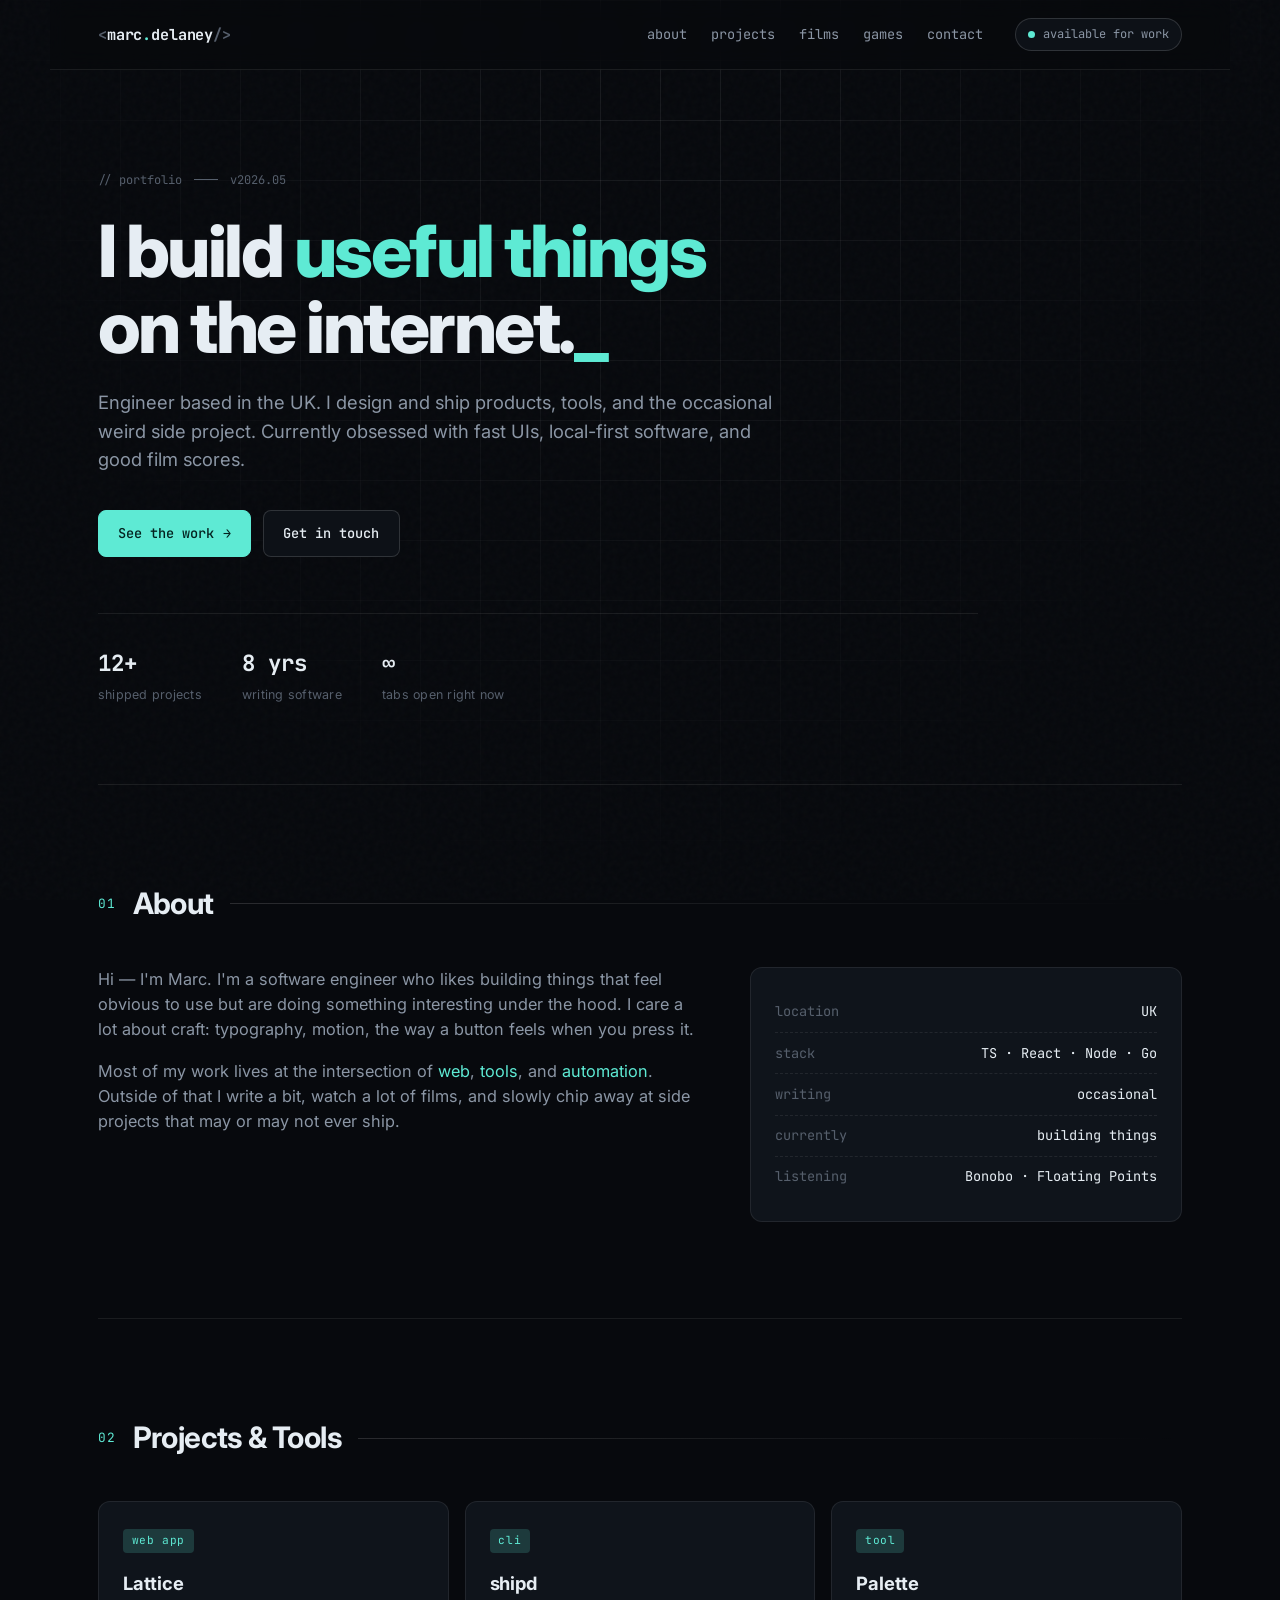
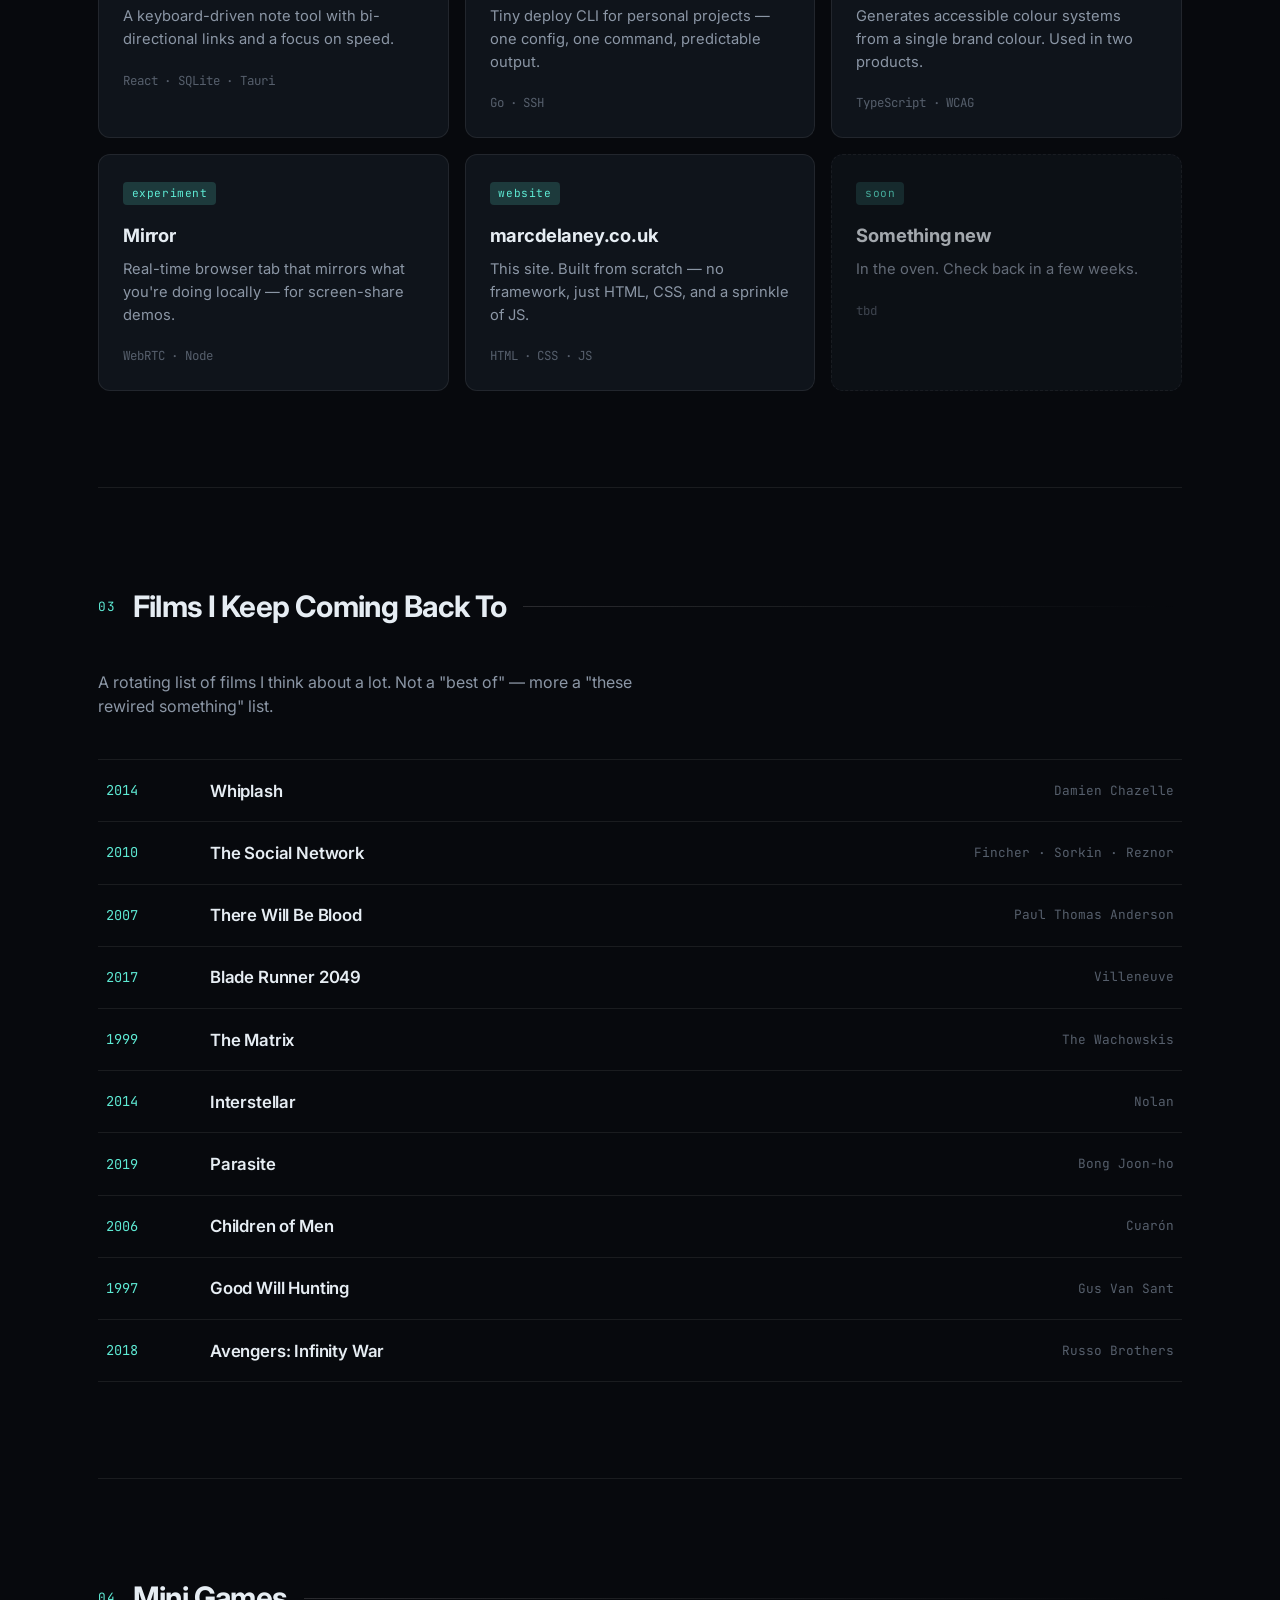
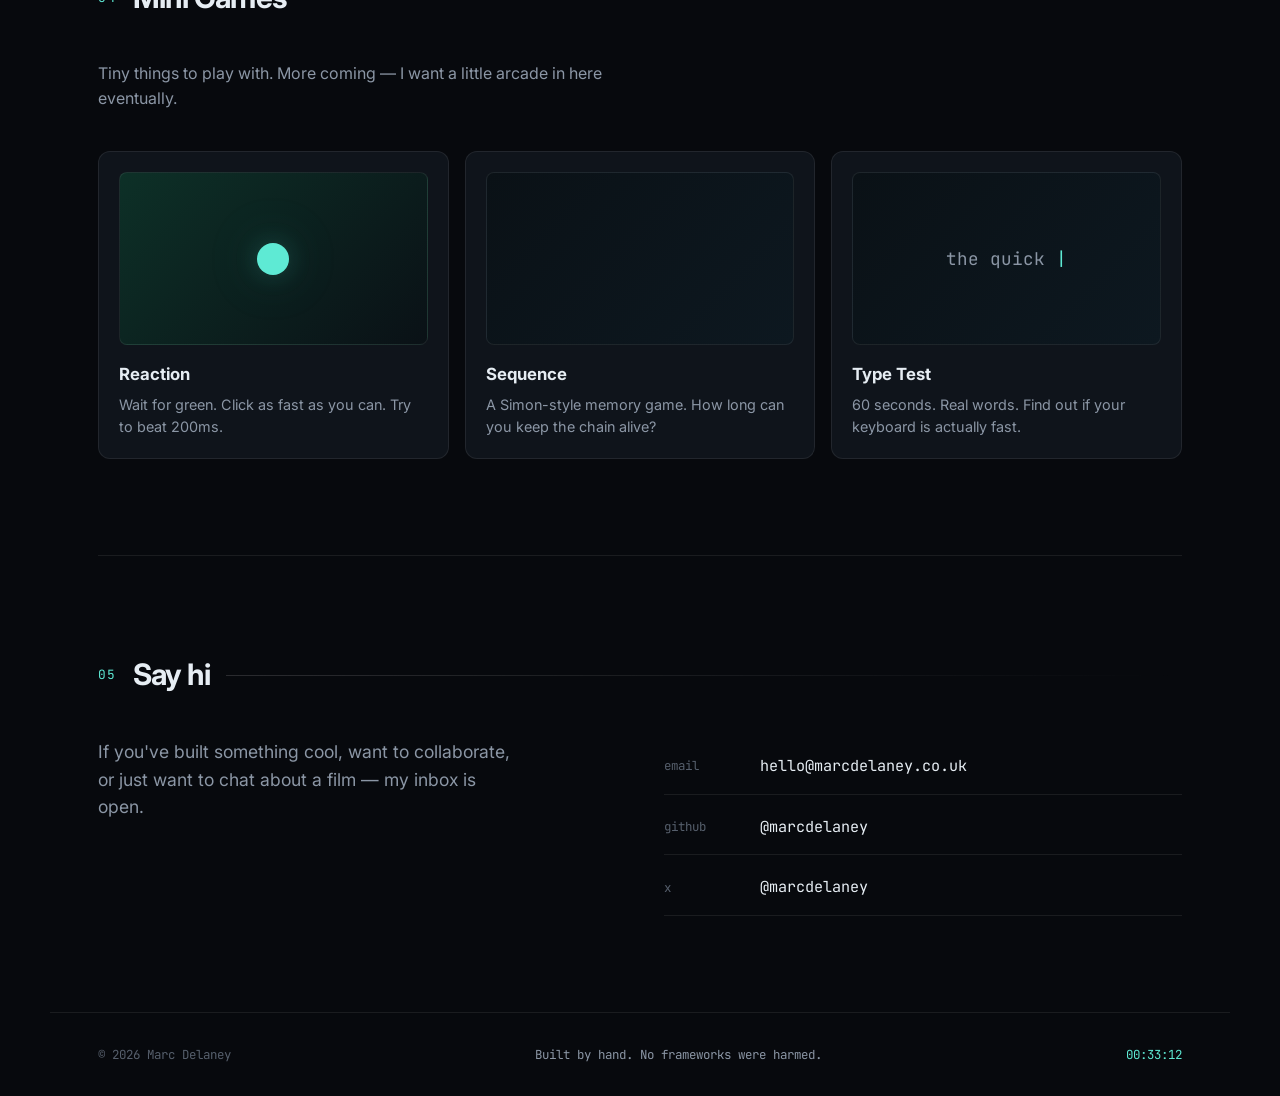
==== index.html @ c09cd9b8 "Initial commit: marcdelaney.co.uk site" ====
<!DOCTYPE html>
<html lang="en">
<head>
  <meta charset="UTF-8" />
  <meta name="viewport" content="width=device-width, initial-scale=1.0" />
  <title>Marc Delaney — Builder, Tinkerer, Movie Nerd</title>
  <meta name="description" content="Personal site of Marc Delaney — projects, tools, films, and a few games to mess with." />
  <link rel="preconnect" href="https://fonts.googleapis.com" />
  <link rel="preconnect" href="https://fonts.gstatic.com" crossorigin />
  <link href="https://fonts.googleapis.com/css2?family=JetBrains+Mono:wght@400;500;700&family=Inter:wght@400;500;600;700;800&display=swap" rel="stylesheet" />
  <link rel="stylesheet" href="styles.css" />
</head>
<body>
  <div class="grid-bg" aria-hidden="true"></div>
  <div class="noise" aria-hidden="true"></div>

  <header class="nav">
    <a href="#" class="logo">
      <span class="logo-bracket">&lt;</span>marc<span class="logo-dot">.</span>delaney<span class="logo-bracket">/&gt;</span>
    </a>
    <nav class="nav-links">
      <a href="#about">about</a>
      <a href="#projects">projects</a>
      <a href="#films">films</a>
      <a href="#games">games</a>
      <a href="#contact">contact</a>
    </nav>
    <button class="status-pill" type="button" aria-live="polite">
      <span class="status-dot"></span>
      <span class="status-text">available for work</span>
    </button>
  </header>

  <main>
    <section class="hero">
      <div class="hero-meta">
        <span class="meta-label">// portfolio</span>
        <span class="meta-divider"></span>
        <span class="meta-label">v2026.05</span>
      </div>
      <h1 class="hero-title">
        I build <span class="accent">useful things</span><br />
        on the internet.<span class="cursor">_</span>
      </h1>
      <p class="hero-sub">
        Engineer based in the UK. I design and ship products, tools, and the
        occasional weird side project. Currently obsessed with fast UIs,
        local-first software, and good film scores.
      </p>
      <div class="hero-actions">
        <a href="#projects" class="btn btn-primary">
          See the work
          <span class="btn-arrow">→</span>
        </a>
        <a href="#contact" class="btn btn-ghost">Get in touch</a>
      </div>

      <div class="hero-stats">
        <div class="stat">
          <span class="stat-num">12+</span>
          <span class="stat-label">shipped projects</span>
        </div>
        <div class="stat">
          <span class="stat-num">8 yrs</span>
          <span class="stat-label">writing software</span>
        </div>
        <div class="stat">
          <span class="stat-num">∞</span>
          <span class="stat-label">tabs open right now</span>
        </div>
      </div>
    </section>

    <section id="about" class="section">
      <div class="section-head">
        <span class="section-num">01</span>
        <h2>About</h2>
        <span class="section-rule"></span>
      </div>
      <div class="about-grid">
        <div class="about-copy">
          <p>
            Hi — I'm Marc. I'm a software engineer who likes building things
            that feel obvious to use but are doing something interesting under
            the hood. I care a lot about craft: typography, motion, the way a
            button feels when you press it.
          </p>
          <p>
            Most of my work lives at the intersection of <em>web</em>, <em>tools</em>,
            and <em>automation</em>. Outside of that I write a bit, watch a lot of
            films, and slowly chip away at side projects that may or may not
            ever ship.
          </p>
        </div>
        <aside class="about-card">
          <div class="card-row"><span>location</span><span>UK</span></div>
          <div class="card-row"><span>stack</span><span>TS · React · Node · Go</span></div>
          <div class="card-row"><span>writing</span><span>occasional</span></div>
          <div class="card-row"><span>currently</span><span>building things</span></div>
          <div class="card-row"><span>listening</span><span>Bonobo · Floating Points</span></div>
        </aside>
      </div>
    </section>

    <section id="projects" class="section">
      <div class="section-head">
        <span class="section-num">02</span>
        <h2>Projects &amp; Tools</h2>
        <span class="section-rule"></span>
      </div>
      <div class="projects-grid">
        <article class="project-card">
          <div class="project-tag">web app</div>
          <h3>Lattice</h3>
          <p>A keyboard-driven note tool with bi-directional links and a focus on speed.</p>
          <div class="project-meta">
            <span>React</span><span>·</span><span>SQLite</span><span>·</span><span>Tauri</span>
          </div>
        </article>
        <article class="project-card">
          <div class="project-tag">cli</div>
          <h3>shipd</h3>
          <p>Tiny deploy CLI for personal projects — one config, one command, predictable output.</p>
          <div class="project-meta">
            <span>Go</span><span>·</span><span>SSH</span>
          </div>
        </article>
        <article class="project-card">
          <div class="project-tag">tool</div>
          <h3>Palette</h3>
          <p>Generates accessible colour systems from a single brand colour. Used in two products.</p>
          <div class="project-meta">
            <span>TypeScript</span><span>·</span><span>WCAG</span>
          </div>
        </article>
        <article class="project-card">
          <div class="project-tag">experiment</div>
          <h3>Mirror</h3>
          <p>Real-time browser tab that mirrors what you're doing locally — for screen-share demos.</p>
          <div class="project-meta">
            <span>WebRTC</span><span>·</span><span>Node</span>
          </div>
        </article>
        <article class="project-card">
          <div class="project-tag">website</div>
          <h3>marcdelaney.co.uk</h3>
          <p>This site. Built from scratch — no framework, just HTML, CSS, and a sprinkle of JS.</p>
          <div class="project-meta">
            <span>HTML</span><span>·</span><span>CSS</span><span>·</span><span>JS</span>
          </div>
        </article>
        <article class="project-card project-card--ghost">
          <div class="project-tag">soon</div>
          <h3>Something new</h3>
          <p>In the oven. Check back in a few weeks.</p>
          <div class="project-meta"><span>tbd</span></div>
        </article>
      </div>
    </section>

    <section id="films" class="section">
      <div class="section-head">
        <span class="section-num">03</span>
        <h2>Films I Keep Coming Back To</h2>
        <span class="section-rule"></span>
      </div>
      <p class="section-intro">
        A rotating list of films I think about a lot. Not a "best of" — more a
        "these rewired something" list.
      </p>
      <ul class="films-list">
        <li class="film-whiplash"><video class="whiplash-clip" src="images/whiplash-whiplash-2014.mp4" muted loop playsinline preload="metadata" aria-hidden="true"></video><span class="film-year">2014</span><span class="film-title">Whiplash</span><span class="film-note">Damien Chazelle</span></li>
        <li><span class="film-year">2010</span><span class="film-title">The Social Network</span><span class="film-note">Fincher · Sorkin · Reznor</span></li>
        <li><span class="film-year">2007</span><span class="film-title">There Will Be Blood</span><span class="film-note">Paul Thomas Anderson</span></li>
        <li><span class="film-year">2017</span><span class="film-title">Blade Runner 2049</span><span class="film-note">Villeneuve</span></li>
        <li class="film-matrix"><canvas class="matrix-row-canvas" aria-hidden="true"></canvas><span class="film-year">1999</span><span class="film-title">The Matrix</span><span class="film-note">The Wachowskis</span></li>
        <li class="film-interstellar"><span class="film-year"><span class="year-num">2014</span><span class="tick-watch" aria-hidden="true"></span></span><span class="film-title">Interstellar</span><span class="film-note">Nolan</span></li>
        <li><span class="film-year">2019</span><span class="film-title">Parasite</span><span class="film-note">Bong Joon-ho</span></li>
        <li><span class="film-year">2006</span><span class="film-title">Children of Men</span><span class="film-note">Cuarón</span></li>
        <li class="film-gwh"><div class="gwh-bg" aria-hidden="true"></div><span class="film-year">1997</span><span class="film-title">Good Will Hunting</span><span class="film-note">Gus Van Sant</span></li>
        <li class="film-snap"><canvas class="snap-canvas" aria-hidden="true"></canvas><div class="snap-flash" aria-hidden="true"></div><span class="film-year">2018</span><span class="film-title">Avengers: Infinity War</span><span class="film-note">Russo Brothers</span></li>
      </ul>
    </section>

    <section id="games" class="section">
      <div class="section-head">
        <span class="section-num">04</span>
        <h2>Mini Games</h2>
        <span class="section-rule"></span>
      </div>
      <p class="section-intro">
        Tiny things to play with. More coming — I want a little arcade in here
        eventually.
      </p>
      <div class="games-grid">
        <a class="game-card" href="#">
          <div class="game-art game-art--reaction">
            <div class="game-target"></div>
          </div>
          <h3>Reaction</h3>
          <p>Wait for green. Click as fast as you can. Try to beat 200ms.</p>
        </a>
        <a class="game-card" href="#">
          <div class="game-art game-art--memory">
            <div class="cell"></div><div class="cell"></div><div class="cell"></div>
            <div class="cell"></div><div class="cell"></div><div class="cell"></div>
            <div class="cell"></div><div class="cell"></div><div class="cell"></div>
          </div>
          <h3>Sequence</h3>
          <p>A Simon-style memory game. How long can you keep the chain alive?</p>
        </a>
        <a class="game-card" href="#">
          <div class="game-art game-art--type">
            <span>the quick&nbsp;<span class="caret">|</span></span>
          </div>
          <h3>Type Test</h3>
          <p>60 seconds. Real words. Find out if your keyboard is actually fast.</p>
        </a>
      </div>
    </section>

    <section id="contact" class="section section--contact">
      <div class="section-head">
        <span class="section-num">05</span>
        <h2>Say hi</h2>
        <span class="section-rule"></span>
      </div>
      <div class="contact-block">
        <p class="contact-lead">
          If you've built something cool, want to collaborate, or just want to
          chat about a film — my inbox is open.
        </p>
        <div class="contact-links">
          <a href="mailto:hello@marcdelaney.co.uk" class="contact-link">
            <span class="contact-label">email</span>
            <span class="contact-value">hello@marcdelaney.co.uk</span>
          </a>
          <a href="#" class="contact-link">
            <span class="contact-label">github</span>
            <span class="contact-value">@marcdelaney</span>
          </a>
          <a href="#" class="contact-link">
            <span class="contact-label">x</span>
            <span class="contact-value">@marcdelaney</span>
          </a>
        </div>
      </div>
    </section>
  </main>

  <footer class="footer">
    <span>© 2026 Marc Delaney</span>
    <span class="footer-mid">Built by hand. No frameworks were harmed.</span>
    <span class="footer-time" id="footerTime">--:--:--</span>
  </footer>

  <script src="script.js"></script>
</body>
</html>
---- styles.css ----
/* ---------- reset / base ---------- */
*, *::before, *::after { box-sizing: border-box; margin: 0; padding: 0; }

:root {
  --bg: #07090d;
  --bg-elev: #0d1117;
  --bg-card: #0f141b;
  --line: rgba(255, 255, 255, 0.08);
  --line-strong: rgba(255, 255, 255, 0.14);
  --text: #e6edf3;
  --text-dim: #8b96a5;
  --text-faint: #565f6c;
  --accent: #5eead4;
  --accent-glow: rgba(94, 234, 212, 0.18);
  --accent-warm: #fcd34d;
  --danger: #f87171;

  --font-sans: 'Inter', system-ui, -apple-system, sans-serif;
  --font-mono: 'JetBrains Mono', 'SF Mono', Menlo, monospace;

  --max: 1180px;
  --pad: clamp(1.25rem, 4vw, 3rem);
}

html { scroll-behavior: smooth; }

body {
  font-family: var(--font-sans);
  background: var(--bg);
  color: var(--text);
  line-height: 1.55;
  min-height: 100vh;
  overflow-x: hidden;
  -webkit-font-smoothing: antialiased;
  text-rendering: optimizeLegibility;
}

a { color: inherit; text-decoration: none; }
button { font: inherit; color: inherit; background: none; border: 0; cursor: pointer; }
em { color: var(--accent); font-style: normal; }

/* ---------- ambient bg ---------- */
.grid-bg {
  position: fixed;
  inset: 0;
  background-image:
    linear-gradient(to right, var(--line) 1px, transparent 1px),
    linear-gradient(to bottom, var(--line) 1px, transparent 1px);
  background-size: 60px 60px;
  mask-image: radial-gradient(ellipse at 50% 0%, black 0%, transparent 75%);
  -webkit-mask-image: radial-gradient(ellipse at 50% 0%, black 0%, transparent 75%);
  pointer-events: none;
  z-index: 0;
}

.noise {
  position: fixed;
  inset: 0;
  pointer-events: none;
  opacity: 0.025;
  z-index: 1;
  background-image: url("data:image/svg+xml,%3Csvg viewBox='0 0 200 200' xmlns='http://www.w3.org/2000/svg'%3E%3Cfilter id='n'%3E%3CfeTurbulence type='fractalNoise' baseFrequency='0.85' numOctaves='3'/%3E%3C/filter%3E%3Crect width='100%25' height='100%25' filter='url(%23n)'/%3E%3C/svg%3E");
}

/* ---------- nav ---------- */
.nav {
  position: sticky;
  top: 0;
  z-index: 10;
  display: flex;
  align-items: center;
  gap: 2rem;
  padding: 1.1rem var(--pad);
  max-width: var(--max);
  margin: 0 auto;
  backdrop-filter: blur(12px);
  -webkit-backdrop-filter: blur(12px);
  background: rgba(7, 9, 13, 0.6);
  border-bottom: 1px solid var(--line);
}

.logo {
  font-family: var(--font-mono);
  font-weight: 700;
  font-size: 0.95rem;
  letter-spacing: -0.01em;
  color: var(--text);
  white-space: nowrap;
}
.logo-bracket { color: var(--text-faint); }
.logo-dot { color: var(--accent); }

.nav-links {
  display: flex;
  gap: 1.5rem;
  margin-left: auto;
  font-family: var(--font-mono);
  font-size: 0.85rem;
}
.nav-links a {
  color: var(--text-dim);
  transition: color 0.18s ease;
  position: relative;
}
.nav-links a:hover { color: var(--text); }
.nav-links a::before {
  content: '';
  position: absolute;
  left: 0; right: 0; bottom: -6px;
  height: 1px;
  background: var(--accent);
  transform: scaleX(0);
  transform-origin: left;
  transition: transform 0.25s ease;
}
.nav-links a:hover::before { transform: scaleX(1); }

.status-pill {
  display: inline-flex;
  align-items: center;
  gap: 0.5rem;
  padding: 0.4rem 0.75rem;
  border: 1px solid var(--line-strong);
  border-radius: 999px;
  background: var(--bg-elev);
  font-family: var(--font-mono);
  font-size: 0.75rem;
  color: var(--text-dim);
  transition: border-color 0.2s ease, color 0.2s ease;
}
.status-pill:hover { color: var(--text); border-color: var(--accent); }
.status-dot {
  width: 7px; height: 7px;
  background: var(--accent);
  border-radius: 50%;
  box-shadow: 0 0 0 0 var(--accent-glow);
  animation: pulse 2s infinite;
}
@keyframes pulse {
  0%   { box-shadow: 0 0 0 0 var(--accent-glow); }
  70%  { box-shadow: 0 0 0 8px transparent; }
  100% { box-shadow: 0 0 0 0 transparent; }
}

/* ---------- layout ---------- */
main {
  position: relative;
  z-index: 2;
  max-width: var(--max);
  margin: 0 auto;
  padding: 0 var(--pad);
}

.section {
  padding: 6rem 0;
  border-top: 1px solid var(--line);
}
.section:first-of-type { border-top: 0; }

.section-head {
  display: flex;
  align-items: center;
  gap: 1rem;
  margin-bottom: 2.5rem;
}
.section-num {
  font-family: var(--font-mono);
  font-size: 0.8rem;
  color: var(--accent);
  letter-spacing: 0.1em;
}
.section-head h2 {
  font-size: clamp(1.4rem, 2.5vw, 1.85rem);
  font-weight: 700;
  letter-spacing: -0.02em;
}
.section-rule {
  flex: 1;
  height: 1px;
  background: linear-gradient(to right, var(--line-strong), transparent);
}
.section-intro {
  color: var(--text-dim);
  max-width: 55ch;
  margin-bottom: 2.5rem;
}

/* ---------- hero ---------- */
.hero {
  padding: 6rem 0 5rem;
  max-width: 880px;
}
.hero-meta {
  display: inline-flex;
  align-items: center;
  gap: 0.75rem;
  font-family: var(--font-mono);
  font-size: 0.75rem;
  color: var(--text-faint);
  margin-bottom: 1.5rem;
}
.meta-divider {
  width: 24px; height: 1px;
  background: var(--text-faint);
}
.hero-title {
  font-size: clamp(2.4rem, 6vw, 4.5rem);
  font-weight: 800;
  line-height: 1.05;
  letter-spacing: -0.035em;
  margin-bottom: 1.5rem;
}
.accent { color: var(--accent); }
.cursor {
  color: var(--accent);
  animation: blink 1.1s steps(1) infinite;
}
@keyframes blink { 50% { opacity: 0; } }

.hero-sub {
  font-size: clamp(1rem, 1.6vw, 1.15rem);
  color: var(--text-dim);
  max-width: 58ch;
  margin-bottom: 2.25rem;
}

.hero-actions {
  display: flex;
  gap: 0.75rem;
  flex-wrap: wrap;
  margin-bottom: 3.5rem;
}
.btn {
  display: inline-flex;
  align-items: center;
  gap: 0.55rem;
  padding: 0.75rem 1.2rem;
  border-radius: 8px;
  font-family: var(--font-mono);
  font-size: 0.85rem;
  font-weight: 500;
  border: 1px solid var(--line-strong);
  transition: all 0.2s ease;
}
.btn-primary {
  background: var(--accent);
  color: #04221f;
  border-color: var(--accent);
}
.btn-primary:hover {
  transform: translateY(-1px);
  box-shadow: 0 8px 24px -8px var(--accent-glow), 0 0 0 4px var(--accent-glow);
}
.btn-primary:hover .btn-arrow { transform: translateX(3px); }
.btn-arrow { transition: transform 0.2s ease; }

.btn-ghost { color: var(--text); background: var(--bg-elev); }
.btn-ghost:hover { border-color: var(--accent); color: var(--accent); }

.hero-stats {
  display: flex;
  gap: 2.5rem;
  padding-top: 2rem;
  border-top: 1px solid var(--line);
}
.stat { display: flex; flex-direction: column; gap: 0.25rem; }
.stat-num {
  font-family: var(--font-mono);
  font-size: 1.4rem;
  font-weight: 700;
  color: var(--text);
}
.stat-label {
  font-size: 0.78rem;
  color: var(--text-faint);
  text-transform: lowercase;
  letter-spacing: 0.02em;
}

/* ---------- about ---------- */
.about-grid {
  display: grid;
  grid-template-columns: 1.4fr 1fr;
  gap: 3rem;
  align-items: start;
}
.about-copy p {
  color: var(--text-dim);
  margin-bottom: 1rem;
  font-size: 1.02rem;
}
.about-copy p:last-child { margin-bottom: 0; }

.about-card {
  background: var(--bg-card);
  border: 1px solid var(--line);
  border-radius: 12px;
  padding: 1.5rem;
  font-family: var(--font-mono);
  font-size: 0.85rem;
}
.card-row {
  display: flex;
  justify-content: space-between;
  padding: 0.6rem 0;
  border-bottom: 1px dashed var(--line);
}
.card-row:last-child { border-bottom: 0; }
.card-row span:first-child { color: var(--text-faint); }
.card-row span:last-child { color: var(--text); }

/* ---------- projects ---------- */
.projects-grid {
  display: grid;
  grid-template-columns: repeat(auto-fit, minmax(280px, 1fr));
  gap: 1rem;
}
.project-card {
  position: relative;
  background: var(--bg-card);
  border: 1px solid var(--line);
  border-radius: 12px;
  padding: 1.5rem;
  transition: border-color 0.2s ease, transform 0.2s ease, background 0.2s ease;
  cursor: pointer;
}
.project-card:hover {
  border-color: var(--accent);
  transform: translateY(-2px);
  background: linear-gradient(180deg, var(--bg-card), rgba(94, 234, 212, 0.03));
}
.project-tag {
  display: inline-block;
  font-family: var(--font-mono);
  font-size: 0.7rem;
  color: var(--accent);
  background: var(--accent-glow);
  padding: 0.2rem 0.55rem;
  border-radius: 4px;
  margin-bottom: 1rem;
  text-transform: lowercase;
  letter-spacing: 0.05em;
}
.project-card h3 {
  font-size: 1.15rem;
  font-weight: 700;
  margin-bottom: 0.5rem;
  letter-spacing: -0.01em;
}
.project-card p {
  color: var(--text-dim);
  font-size: 0.92rem;
  margin-bottom: 1.25rem;
}
.project-meta {
  font-family: var(--font-mono);
  font-size: 0.78rem;
  color: var(--text-faint);
  display: flex;
  gap: 0.4rem;
  flex-wrap: wrap;
}
.project-card--ghost {
  border-style: dashed;
  opacity: 0.7;
}

/* ---------- films ---------- */
/* matrix rain scoped to the matrix row, on hover only */
.film-matrix {
  position: relative;
  isolation: isolate;
  overflow: hidden;
}
.film-matrix > .film-year,
.film-matrix > .film-title,
.film-matrix > .film-note {
  position: relative;
  z-index: 2;
}
.matrix-row-canvas {
  position: absolute;
  inset: 0;
  width: 100%;
  height: 100%;
  z-index: 0;
  pointer-events: none;
  opacity: 0;
  transition: opacity 0.35s ease;
}
.film-matrix:hover .matrix-row-canvas,
.film-matrix:focus-within .matrix-row-canvas {
  opacity: 0.8;
}

/* good will hunting — image fades in on hover */
.film-gwh {
  position: relative;
  isolation: isolate;
  overflow: hidden;
}
.film-gwh > .film-year,
.film-gwh > .film-title,
.film-gwh > .film-note {
  position: relative;
  z-index: 2;
}
.gwh-bg {
  position: absolute;
  inset: 0;
  z-index: 0;
  background-image: url('goodwillbutton.png');
  background-size: cover;
  background-position: center;
  opacity: 0;
  transition: opacity 0.45s ease, transform 0.6s ease;
  transform: scale(1.04);
}
.film-gwh:hover .gwh-bg,
.film-gwh:focus-within .gwh-bg {
  opacity: 1;
  transform: scale(1);
}
/* dark gradient overlay so the year + title stay legible on top of the image */
.film-gwh::after {
  content: '';
  position: absolute;
  inset: 0;
  z-index: 1;
  pointer-events: none;
  background: linear-gradient(
    to right,
    rgba(7, 9, 13, 0.7) 0%,
    rgba(7, 9, 13, 0.45) 45%,
    rgba(7, 9, 13, 0.2) 100%
  );
  opacity: 0;
  transition: opacity 0.45s ease;
}
.film-gwh:hover::after,
.film-gwh:focus-within::after {
  opacity: 1;
}

/* avengers: infinity war — flash, pause, disintegrate */
.film-snap {
  position: relative;
  isolation: isolate;
  overflow: hidden;
}
.film-snap > .film-year,
.film-snap > .film-title,
.film-snap > .film-note {
  position: relative;
  z-index: 1;
  transition: opacity 0.7s ease;
}
.film-snap.is-dusting > .film-year,
.film-snap.is-dusting > .film-title,
.film-snap.is-dusting > .film-note {
  transition: opacity 0s;
  opacity: 0;
}
.snap-canvas {
  position: absolute;
  inset: 0;
  width: 100%;
  height: 100%;
  z-index: 2;
  pointer-events: none;
}
.snap-flash {
  position: absolute;
  inset: 0;
  z-index: 3;
  pointer-events: none;
  opacity: 0;
  /* solid white fill across the whole row, with a faint center brighten */
  background:
    linear-gradient(to right,
      rgba(255, 255, 255, 0.92) 0%,
      rgba(255, 255, 255, 1) 50%,
      rgba(255, 255, 255, 0.92) 100%);
  box-shadow: 0 0 24px 6px rgba(255, 255, 255, 0.55);
}
@keyframes snapFlash {
  0%   { opacity: 0; }
  35%  { opacity: 1; }
  65%  { opacity: 0.85; }
  100% { opacity: 0; }
}
.film-snap.is-flashing .snap-flash {
  animation: snapFlash 1.5s ease-in-out forwards;
}

/* interstellar — tiny analog clock + year ticks up while hovered.
   Sits AFTER the year and collapses to zero width when idle, so the
   year stays aligned with the other rows. */
.film-interstellar .tick-watch {
  display: inline-block;
  width: 0;
  height: 12px;
  border: 1px solid transparent;
  border-radius: 50%;
  position: relative;
  margin-left: 0;
  vertical-align: -2px;
  box-sizing: border-box;
  overflow: hidden;
  opacity: 0;
  transition:
    width 0.3s ease,
    margin-left 0.3s ease,
    border-color 0.3s ease,
    opacity 0.3s ease;
}
.film-interstellar .tick-watch::before {
  /* centre pin */
  content: '';
  position: absolute;
  top: 50%;
  left: 50%;
  width: 2px;
  height: 2px;
  background: var(--accent);
  border-radius: 50%;
  transform: translate(-50%, -50%);
}
.film-interstellar .tick-watch::after {
  /* hand — pivots around its bottom, which sits on the circle's centre */
  content: '';
  position: absolute;
  top: 1px;
  left: 50%;
  width: 1px;
  height: 4px;
  margin-left: -0.5px;
  background: var(--accent);
  transform-origin: 50% 100%;
}
.film-interstellar.is-ticking .tick-watch {
  width: 12px;
  margin-left: 7px;
  border-color: var(--accent);
  opacity: 1;
}
.film-interstellar.is-ticking .tick-watch::after {
  animation: clockSpin 0.9s linear infinite;
}
.film-interstellar.is-reversing .tick-watch::after {
  animation: clockSpin 0.9s linear infinite reverse;
}
@keyframes clockSpin {
  to { transform: rotate(360deg); }
}

/* interstellar hover — black space with a scattered starfield */
.films-list .film-interstellar:hover {
  background:
    radial-gradient(1px 1px at 8%  72%, rgba(255,255,255,0.85), transparent 60%),
    radial-gradient(1px 1px at 14% 28%, rgba(255,255,255,0.55), transparent 60%),
    radial-gradient(1.5px 1.5px at 22% 55%, rgba(255,255,255,1),    transparent 60%),
    radial-gradient(1px 1px at 31% 18%, rgba(255,255,255,0.65), transparent 60%),
    radial-gradient(1px 1px at 38% 80%, rgba(255,255,255,0.5),  transparent 60%),
    radial-gradient(2px 2px at 46% 42%, rgba(255,255,255,0.95), transparent 60%),
    radial-gradient(1px 1px at 53% 65%, rgba(255,255,255,0.6),  transparent 60%),
    radial-gradient(1px 1px at 61% 22%, rgba(255,255,255,0.8),  transparent 60%),
    radial-gradient(1.5px 1.5px at 69% 78%, rgba(255,255,255,0.9), transparent 60%),
    radial-gradient(1px 1px at 76% 38%, rgba(255,255,255,0.55), transparent 60%),
    radial-gradient(1px 1px at 83% 60%, rgba(255,255,255,0.7),  transparent 60%),
    radial-gradient(1px 1px at 91% 25%, rgba(255,255,255,0.8),  transparent 60%),
    radial-gradient(1px 1px at 96% 70%, rgba(255,255,255,0.5),  transparent 60%),
    #000;
}

/* whiplash — right-aligned video clip that loops on hover */
.film-whiplash {
  position: relative;
  isolation: isolate;
  overflow: hidden;
}
.film-whiplash > .film-year,
.film-whiplash > .film-title,
.film-whiplash > .film-note {
  position: relative;
  z-index: 1;
}
.whiplash-clip {
  position: absolute;
  z-index: 2;
  top: 0;
  bottom: 0;
  right: 0;
  height: 100%;
  width: auto;
  object-fit: cover;
  opacity: 0;
  pointer-events: none;
  transition: opacity 0.35s ease;
}
.film-whiplash:hover .whiplash-clip,
.film-whiplash:focus-within .whiplash-clip {
  opacity: 1;
}
/* override the generic li:hover background just for this row */
.films-list .film-whiplash:hover {
  background: #0d0803;
}

.films-list {
  list-style: none;
  border-top: 1px solid var(--line);
}
.films-list li {
  display: grid;
  grid-template-columns: 80px 1fr auto;
  gap: 1.5rem;
  align-items: center;
  padding: 1.1rem 0.5rem;
  border-bottom: 1px solid var(--line);
  transition: background 0.2s ease, padding 0.2s ease;
  cursor: default;
}
.films-list li:hover {
  background: rgba(255, 255, 255, 0.02);
  padding-left: 1rem;
}
.film-year {
  font-family: var(--font-mono);
  font-size: 0.85rem;
  color: var(--accent);
}
.film-title {
  font-size: 1.05rem;
  font-weight: 600;
  letter-spacing: -0.01em;
}
.film-note {
  font-family: var(--font-mono);
  font-size: 0.8rem;
  color: var(--text-faint);
}

/* ---------- games ---------- */
.games-grid {
  display: grid;
  grid-template-columns: repeat(auto-fit, minmax(260px, 1fr));
  gap: 1rem;
}
.game-card {
  display: block;
  background: var(--bg-card);
  border: 1px solid var(--line);
  border-radius: 12px;
  padding: 1.25rem;
  transition: border-color 0.2s ease, transform 0.2s ease;
}
.game-card:hover {
  border-color: var(--accent);
  transform: translateY(-2px);
}
.game-card h3 {
  font-size: 1.05rem;
  font-weight: 700;
  margin-bottom: 0.4rem;
}
.game-card p {
  color: var(--text-dim);
  font-size: 0.9rem;
}

.game-art {
  aspect-ratio: 16 / 9;
  border-radius: 8px;
  margin-bottom: 1rem;
  position: relative;
  overflow: hidden;
  display: flex;
  align-items: center;
  justify-content: center;
  background: linear-gradient(135deg, #0a1116 0%, #0d1820 100%);
  border: 1px solid var(--line);
}
.game-art--reaction { background: linear-gradient(135deg, #0d3027, #0a1116); }
.game-target {
  width: 32px; height: 32px;
  background: var(--accent);
  border-radius: 50%;
  box-shadow: 0 0 24px var(--accent-glow), 0 0 60px var(--accent-glow);
  animation: float 3s ease-in-out infinite;
}
@keyframes float {
  0%, 100% { transform: translateY(-4px); }
  50% { transform: translateY(4px); }
}

.game-art--memory {
  display: grid;
  grid-template-columns: repeat(3, 1fr);
  gap: 6px;
  padding: 14%;
}
.game-art--memory .cell {
  background: rgba(255,255,255,0.05);
  border-radius: 4px;
  animation: cellPulse 4s ease-in-out infinite;
}
.game-art--memory .cell:nth-child(1) { animation-delay: 0s; }
.game-art--memory .cell:nth-child(2) { animation-delay: 0.3s; }
.game-art--memory .cell:nth-child(5) { animation-delay: 0.6s; }
.game-art--memory .cell:nth-child(9) { animation-delay: 0.9s; }
@keyframes cellPulse {
  0%, 100% { background: rgba(255,255,255,0.05); }
  50% { background: var(--accent-glow); }
}

.game-art--type {
  font-family: var(--font-mono);
  font-size: 1.1rem;
  color: var(--text-dim);
}
.caret {
  display: inline-block;
  color: var(--accent);
  animation: blink 1s steps(1) infinite;
}

/* ---------- contact ---------- */
.contact-block {
  display: grid;
  grid-template-columns: 1fr 1fr;
  gap: 3rem;
  align-items: start;
}
.contact-lead {
  font-size: 1.1rem;
  color: var(--text-dim);
  max-width: 38ch;
}
.contact-links { display: flex; flex-direction: column; gap: 0.25rem; }
.contact-link {
  display: grid;
  grid-template-columns: 80px 1fr;
  align-items: center;
  gap: 1rem;
  padding: 1rem 0;
  border-bottom: 1px solid var(--line);
  font-family: var(--font-mono);
  transition: padding 0.2s ease, color 0.2s ease;
}
.contact-link:hover {
  padding-left: 0.5rem;
  color: var(--accent);
}
.contact-label {
  font-size: 0.78rem;
  color: var(--text-faint);
  text-transform: lowercase;
}
.contact-value { font-size: 0.95rem; }

/* ---------- footer ---------- */
.footer {
  position: relative;
  z-index: 2;
  max-width: var(--max);
  margin: 0 auto;
  padding: 2rem var(--pad);
  display: flex;
  justify-content: space-between;
  align-items: center;
  gap: 1rem;
  border-top: 1px solid var(--line);
  font-family: var(--font-mono);
  font-size: 0.78rem;
  color: var(--text-faint);
}
.footer-mid { color: var(--text-dim); }
.footer-time { color: var(--accent); }

/* ---------- responsive ---------- */
@media (max-width: 760px) {
  .nav { gap: 1rem; padding: 0.9rem var(--pad); }
  .nav-links { gap: 1rem; font-size: 0.8rem; }
  .status-pill { display: none; }
  .hero { padding: 3rem 0 4rem; }
  .hero-stats { gap: 1.5rem; flex-wrap: wrap; }
  .about-grid,
  .contact-block { grid-template-columns: 1fr; gap: 2rem; }
  .films-list li { grid-template-columns: 60px 1fr; }
  .film-note { grid-column: 2; font-size: 0.75rem; }
  .footer { flex-direction: column; text-align: center; }
  .section { padding: 4rem 0; }
}

@media (max-width: 480px) {
  .nav-links a:nth-child(4),
  .nav-links a:nth-child(5) { display: none; }
}

/* ---------- reveal on scroll ---------- */
.reveal {
  opacity: 0;
  transform: translateY(16px);
  transition: opacity 0.6s ease, transform 0.6s ease;
}
.reveal.visible {
  opacity: 1;
  transform: translateY(0);
}

@media (prefers-reduced-motion: reduce) {
  *, *::before, *::after {
    animation-duration: 0.01ms !important;
    transition-duration: 0.01ms !important;
  }
  .reveal { opacity: 1; transform: none; }
}
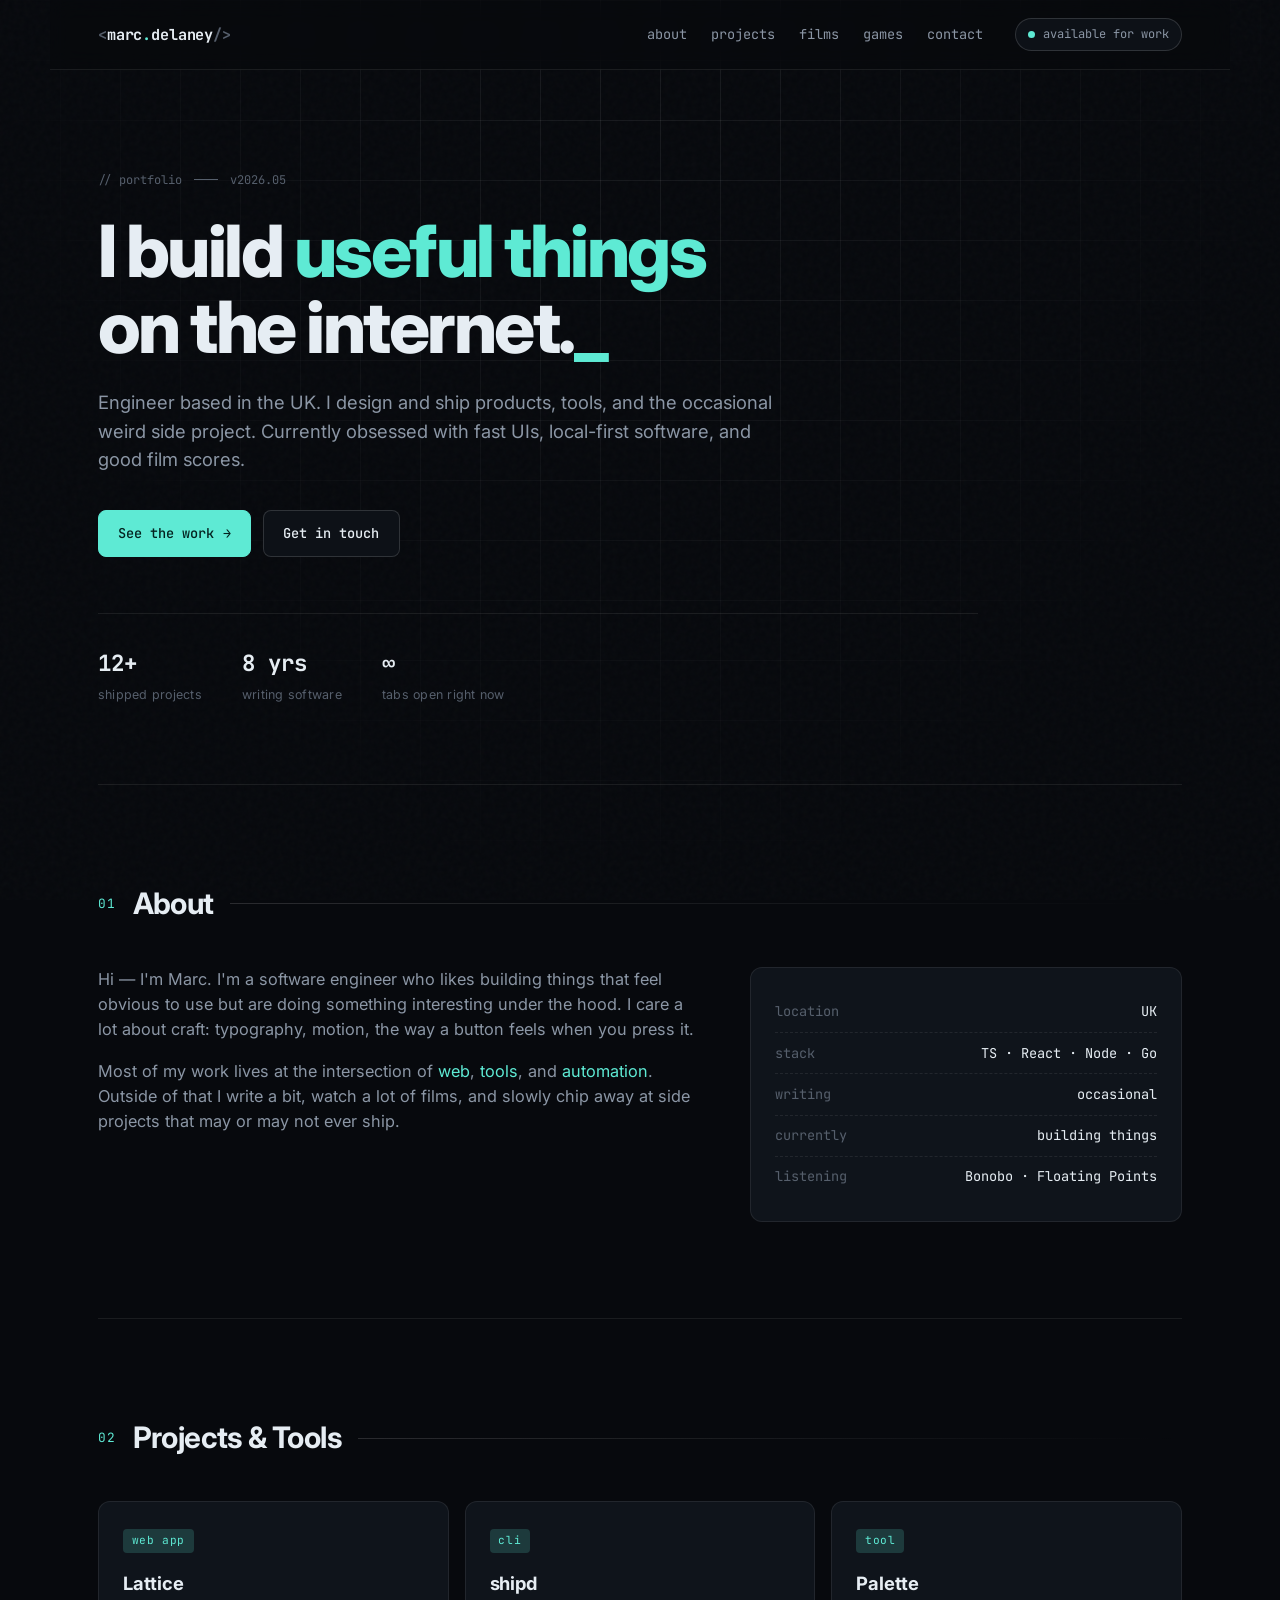
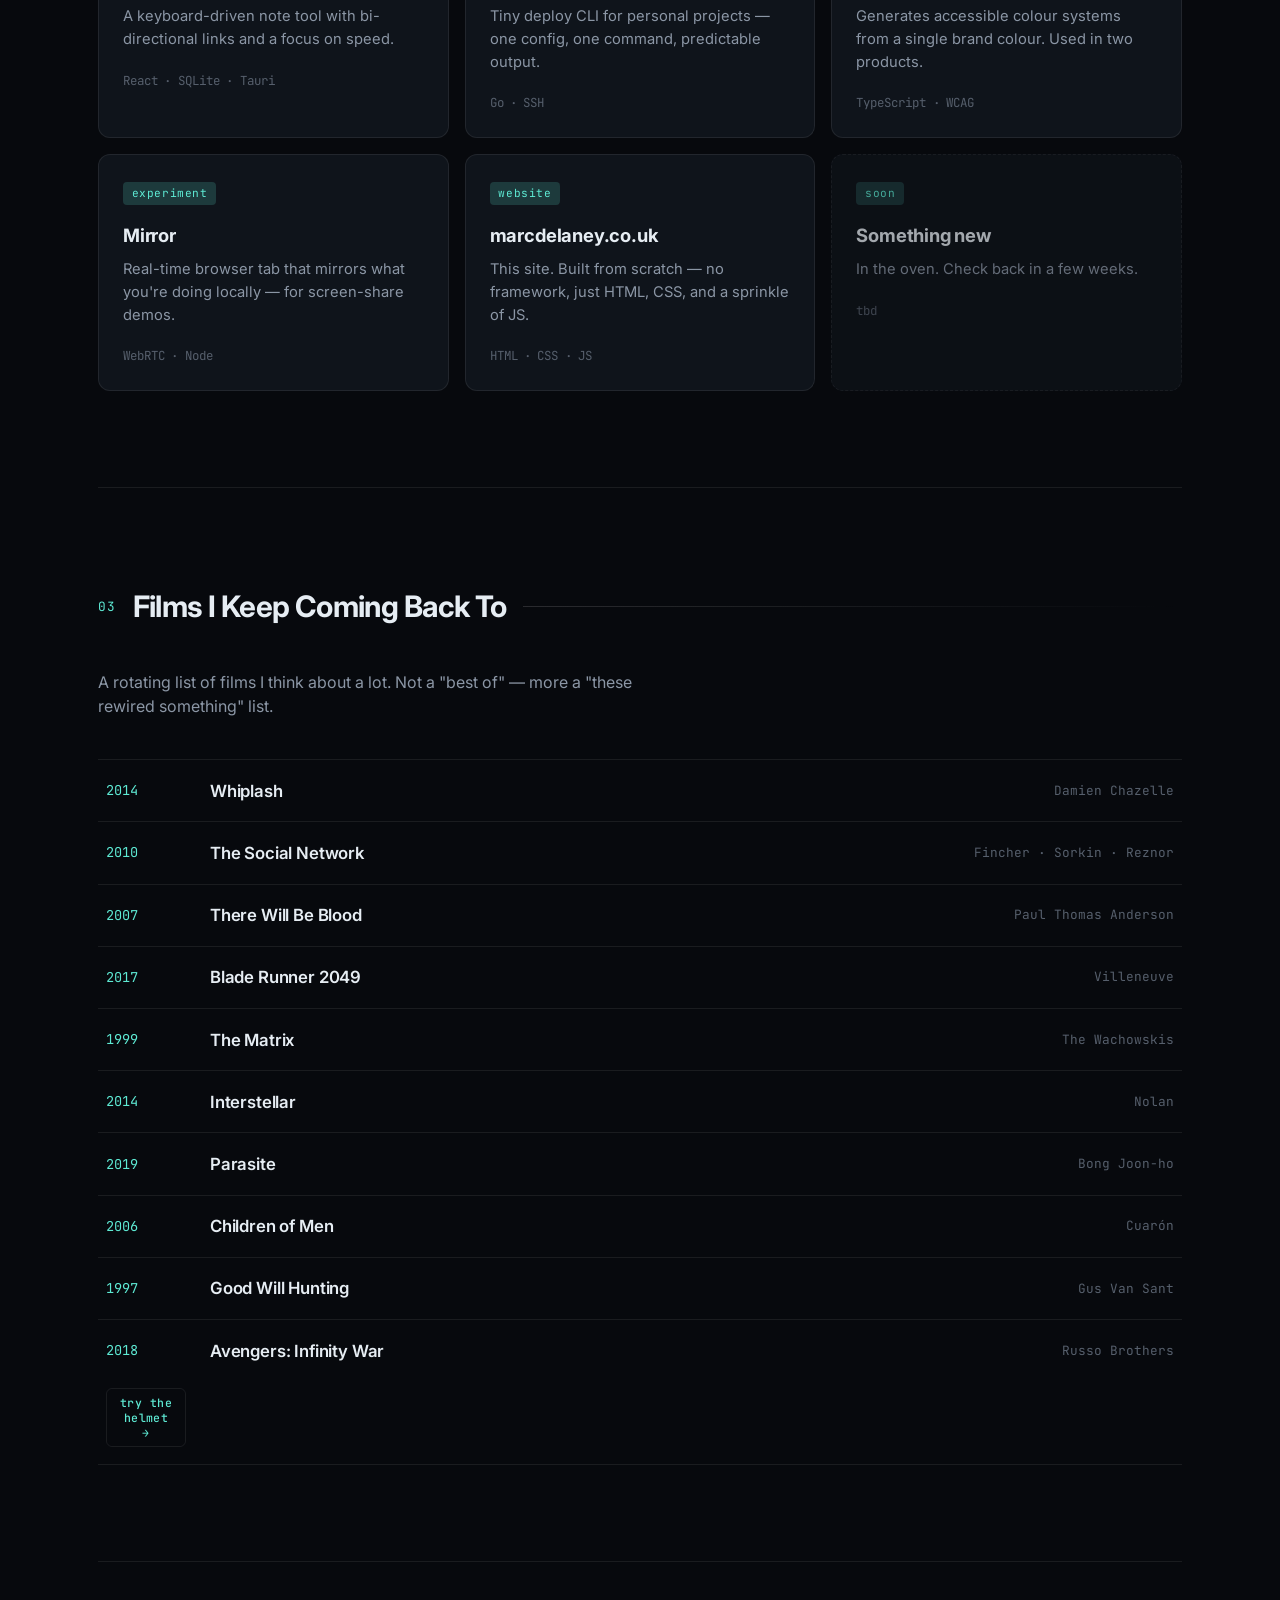
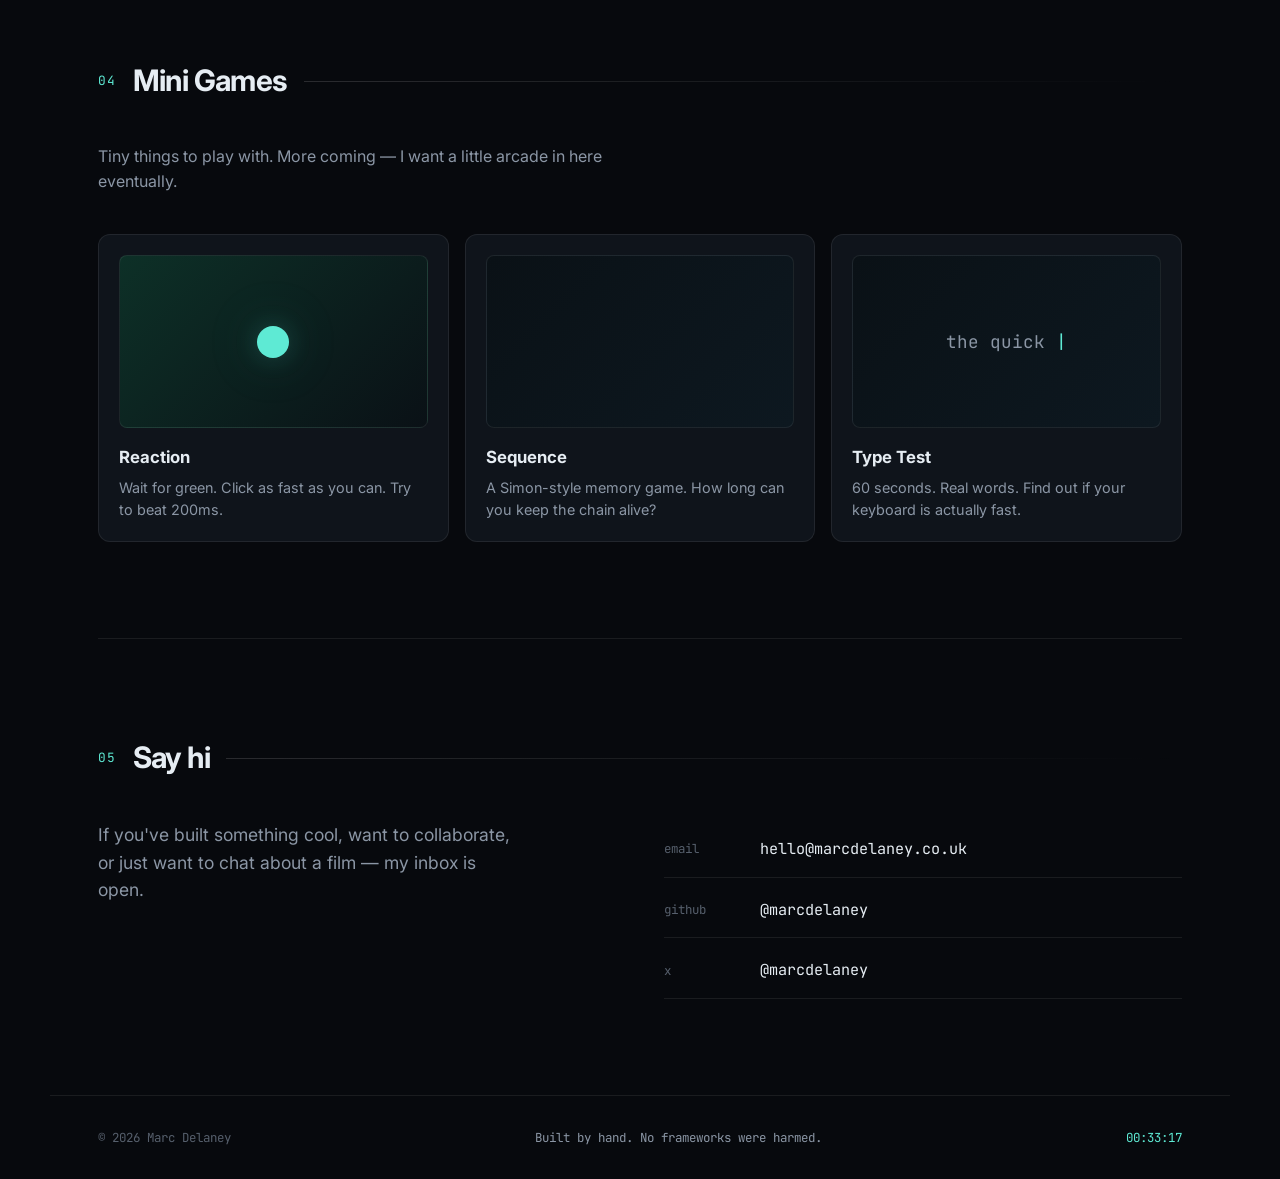
==== commit 337a9bb3: "Add Iron Man / Spider-Man helmet AR filter, accessible via the Infinity War film row" ====
--- a/index.html
+++ b/index.html
@@ -178,7 +178,7 @@
         <li><span class="film-year">2019</span><span class="film-title">Parasite</span><span class="film-note">Bong Joon-ho</span></li>
         <li><span class="film-year">2006</span><span class="film-title">Children of Men</span><span class="film-note">Cuarón</span></li>
         <li class="film-gwh"><div class="gwh-bg" aria-hidden="true"></div><span class="film-year">1997</span><span class="film-title">Good Will Hunting</span><span class="film-note">Gus Van Sant</span></li>
-        <li class="film-snap"><canvas class="snap-canvas" aria-hidden="true"></canvas><div class="snap-flash" aria-hidden="true"></div><span class="film-year">2018</span><span class="film-title">Avengers: Infinity War</span><span class="film-note">Russo Brothers</span></li>
+        <li class="film-snap"><canvas class="snap-canvas" aria-hidden="true"></canvas><div class="snap-flash" aria-hidden="true"></div><span class="film-year">2018</span><span class="film-title">Avengers: Infinity War</span><span class="film-note">Russo Brothers</span><button class="film-action" type="button" data-open-helmet>try the helmet →</button></li>
       </ul>
     </section>
 
@@ -254,6 +254,11 @@
     <span class="footer-time" id="footerTime">--:--:--</span>
   </footer>
 
+  <div id="helmet-modal" class="modal" hidden aria-hidden="true">
+    <button class="modal-close" type="button" aria-label="Close helmet filter">×</button>
+    <iframe class="modal-iframe" title="Helmet filter" allow="camera" loading="lazy"></iframe>
+  </div>
+
   <script src="script.js"></script>
 </body>
 </html>
--- a/styles.css
+++ b/styles.css
@@ -447,6 +447,29 @@
   position: relative;
   isolation: isolate;
   overflow: hidden;
+  grid-template-columns: 80px 1fr auto auto;
+}
+.film-action {
+  position: relative;
+  z-index: 5;
+  background: transparent;
+  border: 1px solid var(--line);
+  color: var(--accent);
+  font: 500 0.72rem var(--font-mono);
+  letter-spacing: 0.04em;
+  padding: 6px 10px;
+  border-radius: 6px;
+  cursor: pointer;
+  transition: border-color 0.2s ease, background 0.2s ease, transform 0.2s ease;
+}
+.film-action:hover {
+  border-color: var(--accent);
+  background: rgba(94, 234, 212, 0.06);
+  transform: translateY(-1px);
+}
+.film-snap.is-dusting > .film-action {
+  transition: none;
+  opacity: 1;
 }
 .film-snap > .film-year,
 .film-snap > .film-title,
@@ -719,6 +742,8 @@
   font-size: 1.1rem;
   color: var(--text-dim);
 }
+
+
 .caret {
   display: inline-block;
   color: var(--accent);
@@ -788,7 +813,9 @@
   .about-grid,
   .contact-block { grid-template-columns: 1fr; gap: 2rem; }
   .films-list li { grid-template-columns: 60px 1fr; }
+  .film-snap { grid-template-columns: 60px 1fr; }
   .film-note { grid-column: 2; font-size: 0.75rem; }
+  .film-action { grid-column: 2; justify-self: start; margin-top: 0.25rem; }
   .footer { flex-direction: column; text-align: center; }
   .section { padding: 4rem 0; }
 }
@@ -807,6 +834,53 @@
 .reveal.visible {
   opacity: 1;
   transform: translateY(0);
+}
+
+/* ---------- helmet filter modal ---------- */
+.modal {
+  position: fixed;
+  inset: 0;
+  z-index: 1000;
+  background: rgba(0, 0, 0, 0.92);
+  backdrop-filter: blur(8px);
+  display: flex;
+  align-items: center;
+  justify-content: center;
+  animation: modalIn 0.2s ease-out;
+}
+.modal[hidden] { display: none; }
+@keyframes modalIn {
+  from { opacity: 0; }
+  to { opacity: 1; }
+}
+.modal-iframe {
+  width: 100%;
+  height: 100%;
+  border: 0;
+  background: #000;
+}
+.modal-close {
+  position: absolute;
+  top: 16px;
+  right: 16px;
+  z-index: 1;
+  width: 38px;
+  height: 38px;
+  display: grid;
+  place-items: center;
+  border-radius: 50%;
+  background: rgba(0, 0, 0, 0.6);
+  border: 1px solid rgba(255, 255, 255, 0.18);
+  color: #fff;
+  font-size: 22px;
+  line-height: 1;
+  cursor: pointer;
+  backdrop-filter: blur(6px);
+  transition: background 0.15s ease, border-color 0.15s ease;
+}
+.modal-close:hover {
+  background: rgba(255, 255, 255, 0.12);
+  border-color: var(--accent);
 }
 
 @media (prefers-reduced-motion: reduce) {
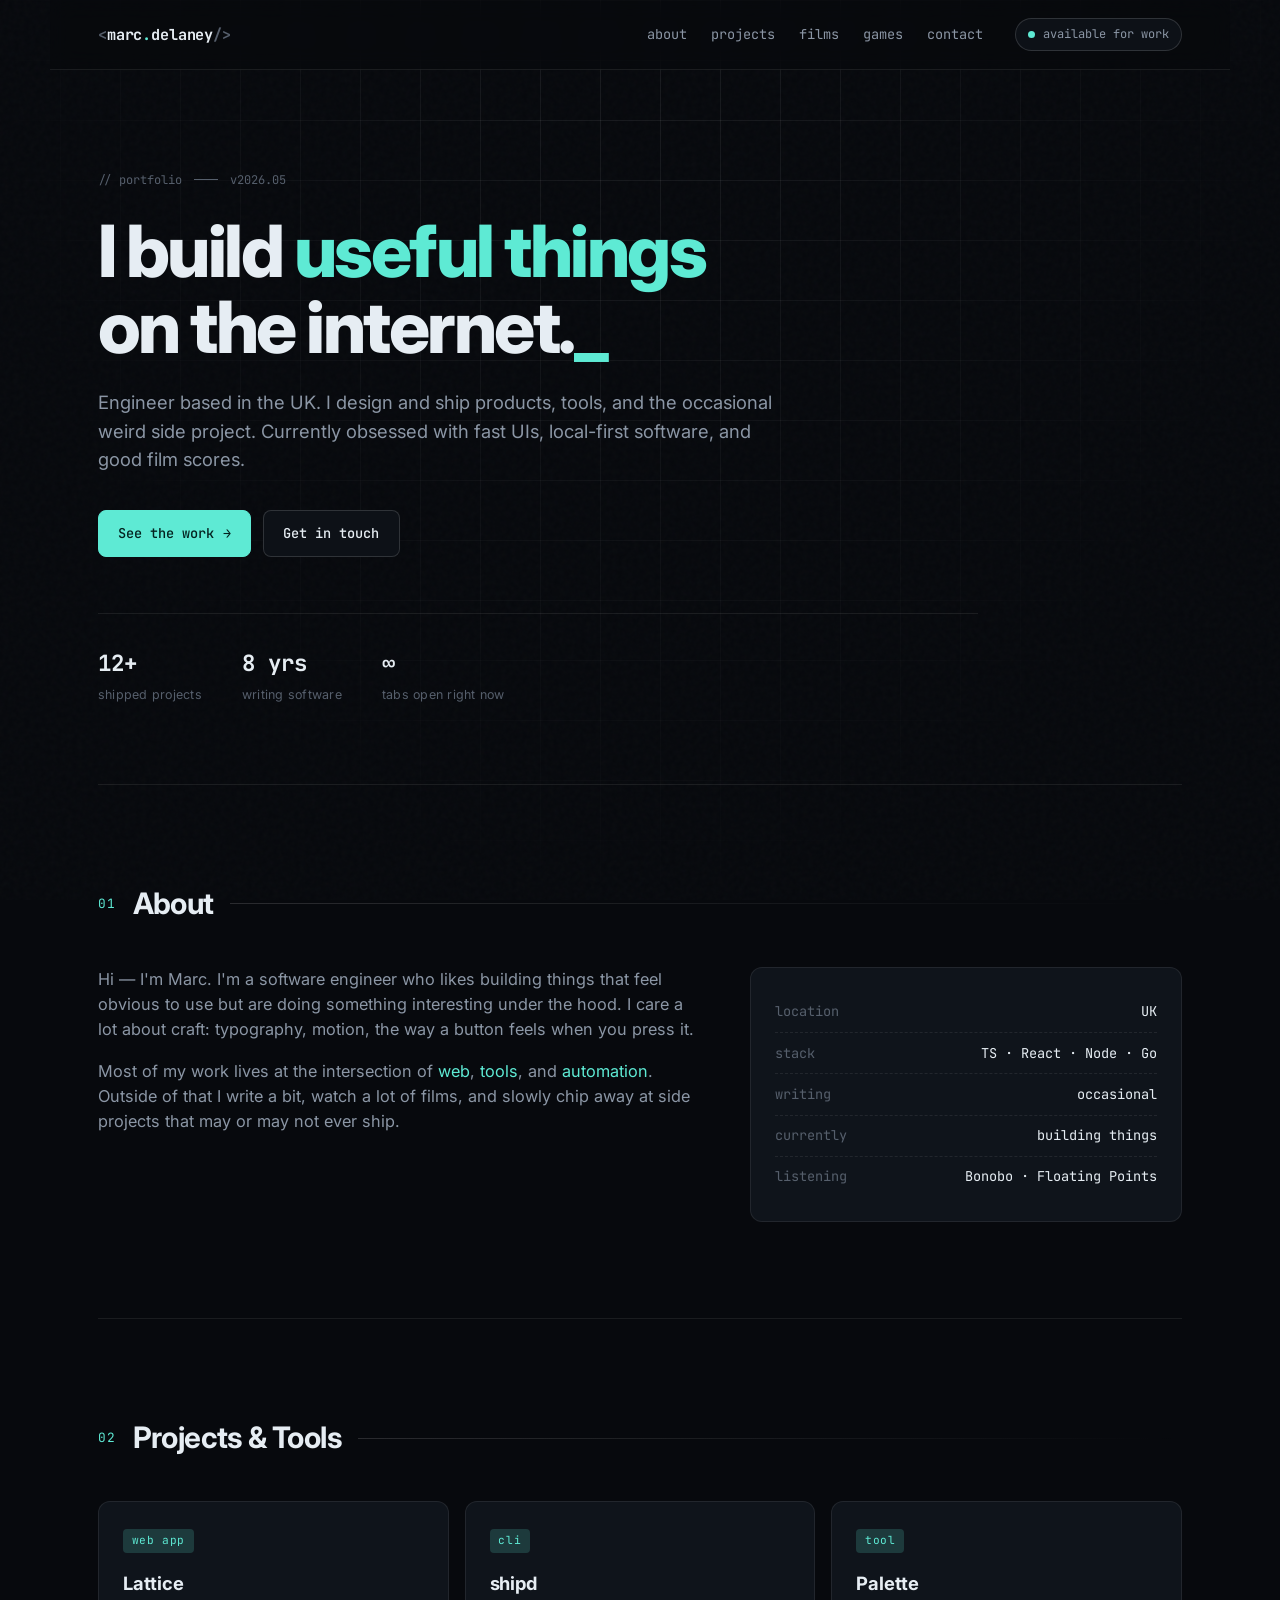
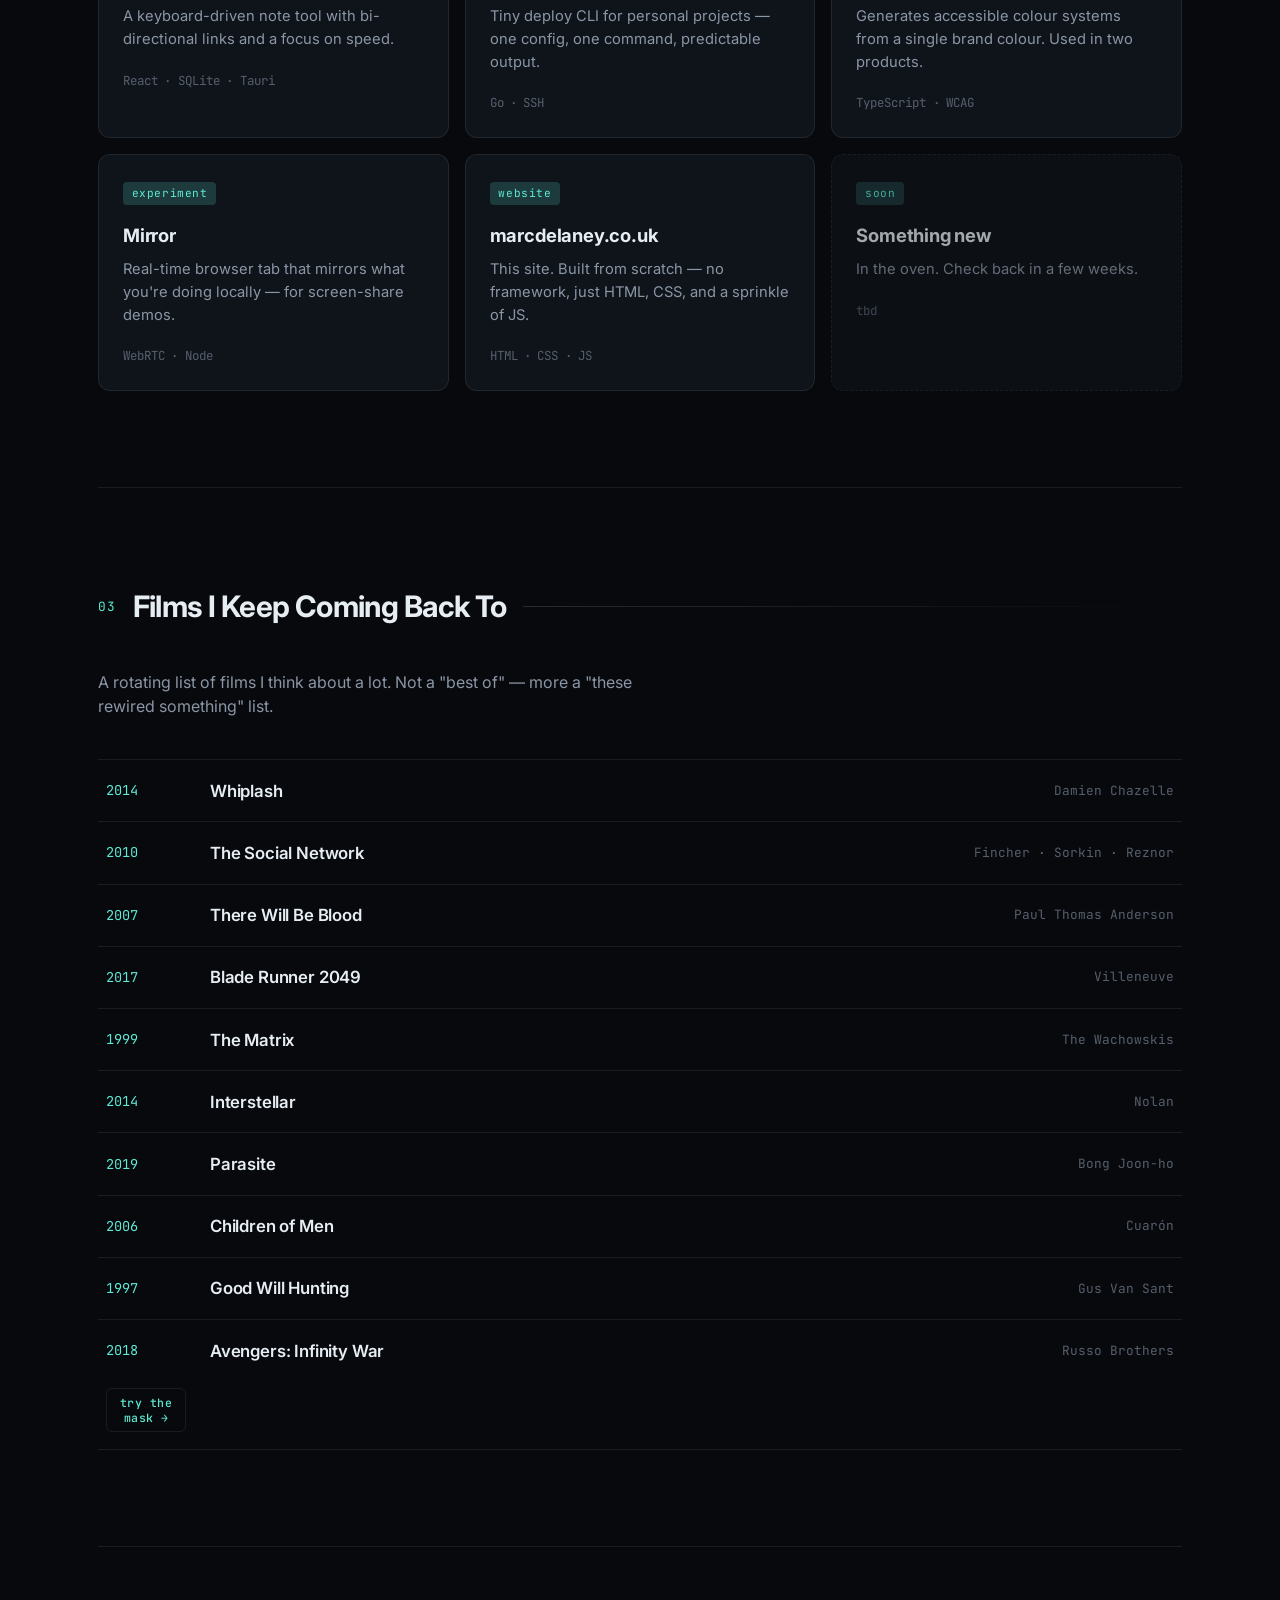
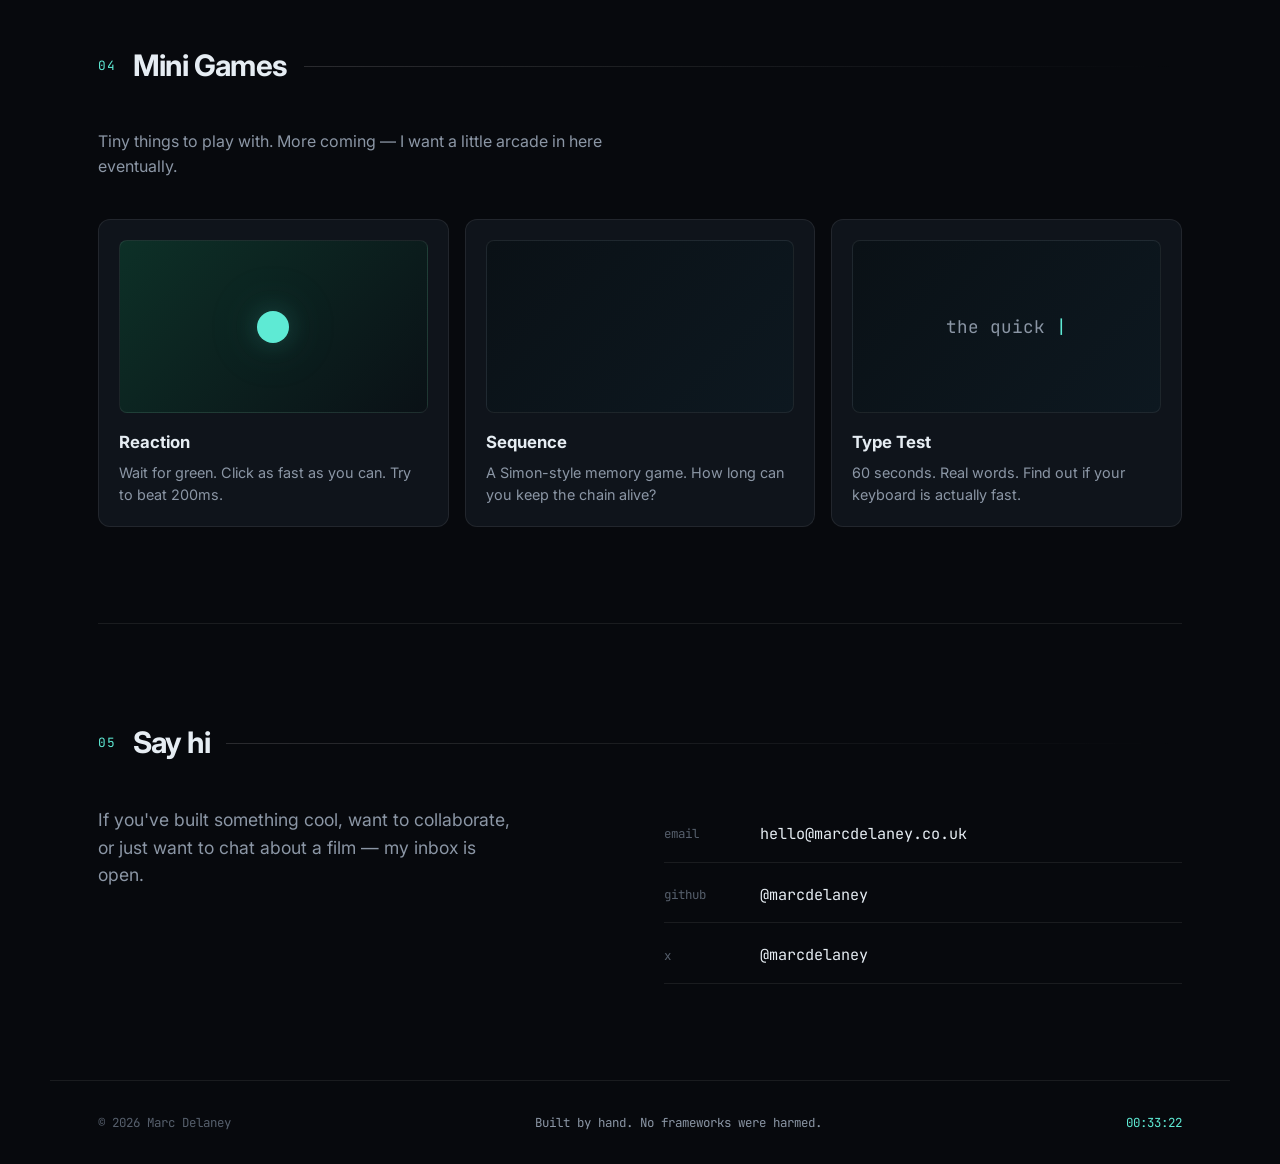
==== commit c417c10c: "Convert mask filter to popup with loading screen, drop tuning panel" ====
--- a/index.html
+++ b/index.html
@@ -178,7 +178,7 @@
         <li><span class="film-year">2019</span><span class="film-title">Parasite</span><span class="film-note">Bong Joon-ho</span></li>
         <li><span class="film-year">2006</span><span class="film-title">Children of Men</span><span class="film-note">Cuarón</span></li>
         <li class="film-gwh"><div class="gwh-bg" aria-hidden="true"></div><span class="film-year">1997</span><span class="film-title">Good Will Hunting</span><span class="film-note">Gus Van Sant</span></li>
-        <li class="film-snap"><canvas class="snap-canvas" aria-hidden="true"></canvas><div class="snap-flash" aria-hidden="true"></div><span class="film-year">2018</span><span class="film-title">Avengers: Infinity War</span><span class="film-note">Russo Brothers</span><button class="film-action" type="button" data-open-helmet>try the helmet →</button></li>
+        <li class="film-snap"><canvas class="snap-canvas" aria-hidden="true"></canvas><div class="snap-flash" aria-hidden="true"></div><span class="film-year">2018</span><span class="film-title">Avengers: Infinity War</span><span class="film-note">Russo Brothers</span><button class="film-action" type="button" data-open-helmet>try the mask →</button></li>
       </ul>
     </section>
 
@@ -255,8 +255,10 @@
   </footer>
 
   <div id="helmet-modal" class="modal" hidden aria-hidden="true">
-    <button class="modal-close" type="button" aria-label="Close helmet filter">×</button>
-    <iframe class="modal-iframe" title="Helmet filter" allow="camera" loading="lazy"></iframe>
+    <div class="modal-popup">
+      <button class="modal-close" type="button" aria-label="Close mask filter">×</button>
+      <iframe class="modal-iframe" title="Mask filter" allow="camera" loading="lazy"></iframe>
+    </div>
   </div>
 
   <script src="script.js"></script>
--- a/styles.css
+++ b/styles.css
@@ -836,22 +836,38 @@
   transform: translateY(0);
 }
 
-/* ---------- helmet filter modal ---------- */
+/* ---------- mask filter modal (popup) ---------- */
 .modal {
   position: fixed;
   inset: 0;
   z-index: 1000;
-  background: rgba(0, 0, 0, 0.92);
-  backdrop-filter: blur(8px);
+  background: rgba(0, 0, 0, 0.75);
+  backdrop-filter: blur(6px);
   display: flex;
   align-items: center;
   justify-content: center;
-  animation: modalIn 0.2s ease-out;
+  padding: 1.5rem;
+  animation: modalIn 0.18s ease-out;
 }
 .modal[hidden] { display: none; }
 @keyframes modalIn {
   from { opacity: 0; }
   to { opacity: 1; }
+}
+.modal-popup {
+  position: relative;
+  width: min(720px, 90vw);
+  aspect-ratio: 16 / 9;
+  max-height: 80vh;
+  background: #000;
+  border-radius: 14px;
+  overflow: hidden;
+  box-shadow: 0 30px 80px rgba(0, 0, 0, 0.7), 0 0 0 1px rgba(255, 255, 255, 0.08);
+  animation: popupIn 0.22s cubic-bezier(0.2, 0.8, 0.2, 1);
+}
+@keyframes popupIn {
+  from { opacity: 0; transform: scale(0.96); }
+  to { opacity: 1; transform: scale(1); }
 }
 .modal-iframe {
   width: 100%;
@@ -861,25 +877,25 @@
 }
 .modal-close {
   position: absolute;
-  top: 16px;
-  right: 16px;
-  z-index: 1;
-  width: 38px;
-  height: 38px;
+  top: 10px;
+  right: 10px;
+  z-index: 2;
+  width: 34px;
+  height: 34px;
   display: grid;
   place-items: center;
   border-radius: 50%;
-  background: rgba(0, 0, 0, 0.6);
-  border: 1px solid rgba(255, 255, 255, 0.18);
+  background: rgba(0, 0, 0, 0.55);
+  border: 1px solid rgba(255, 255, 255, 0.15);
   color: #fff;
-  font-size: 22px;
+  font-size: 20px;
   line-height: 1;
   cursor: pointer;
   backdrop-filter: blur(6px);
   transition: background 0.15s ease, border-color 0.15s ease;
 }
 .modal-close:hover {
-  background: rgba(255, 255, 255, 0.12);
+  background: rgba(255, 255, 255, 0.15);
   border-color: var(--accent);
 }
 
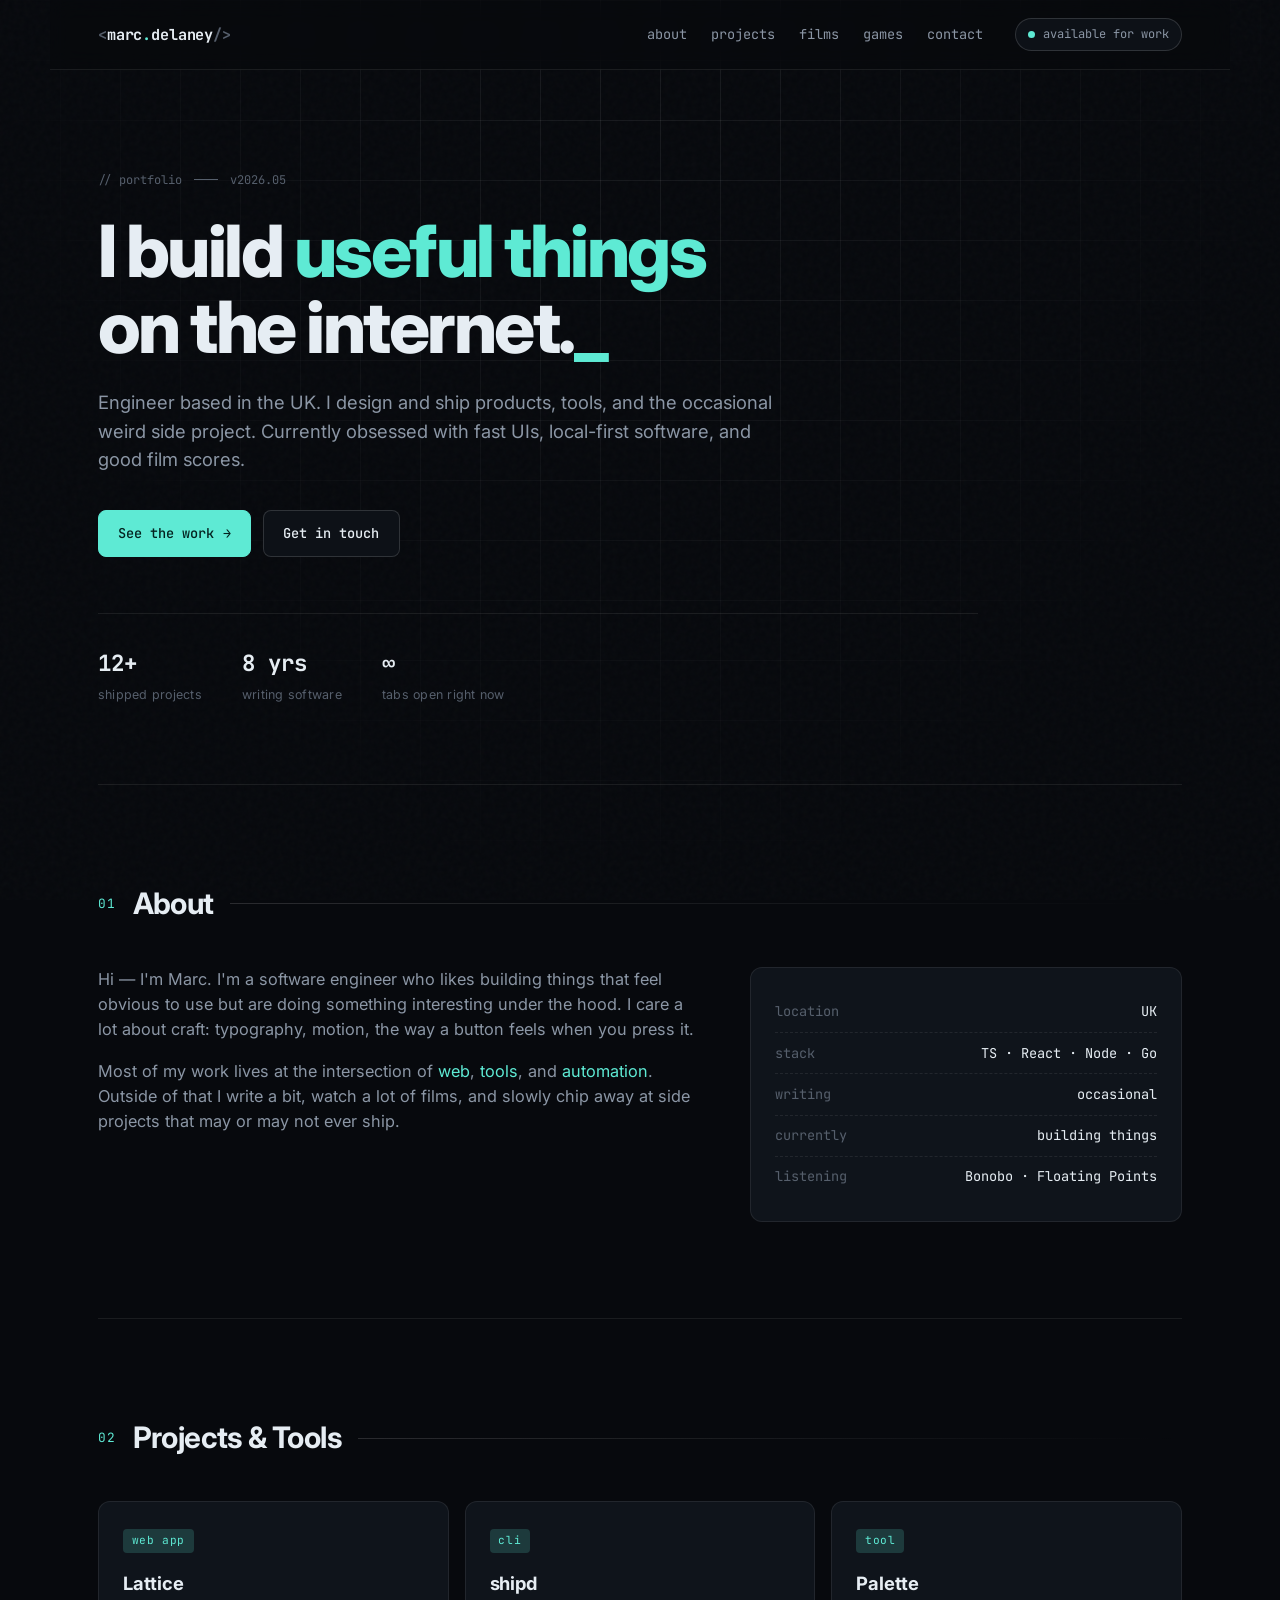
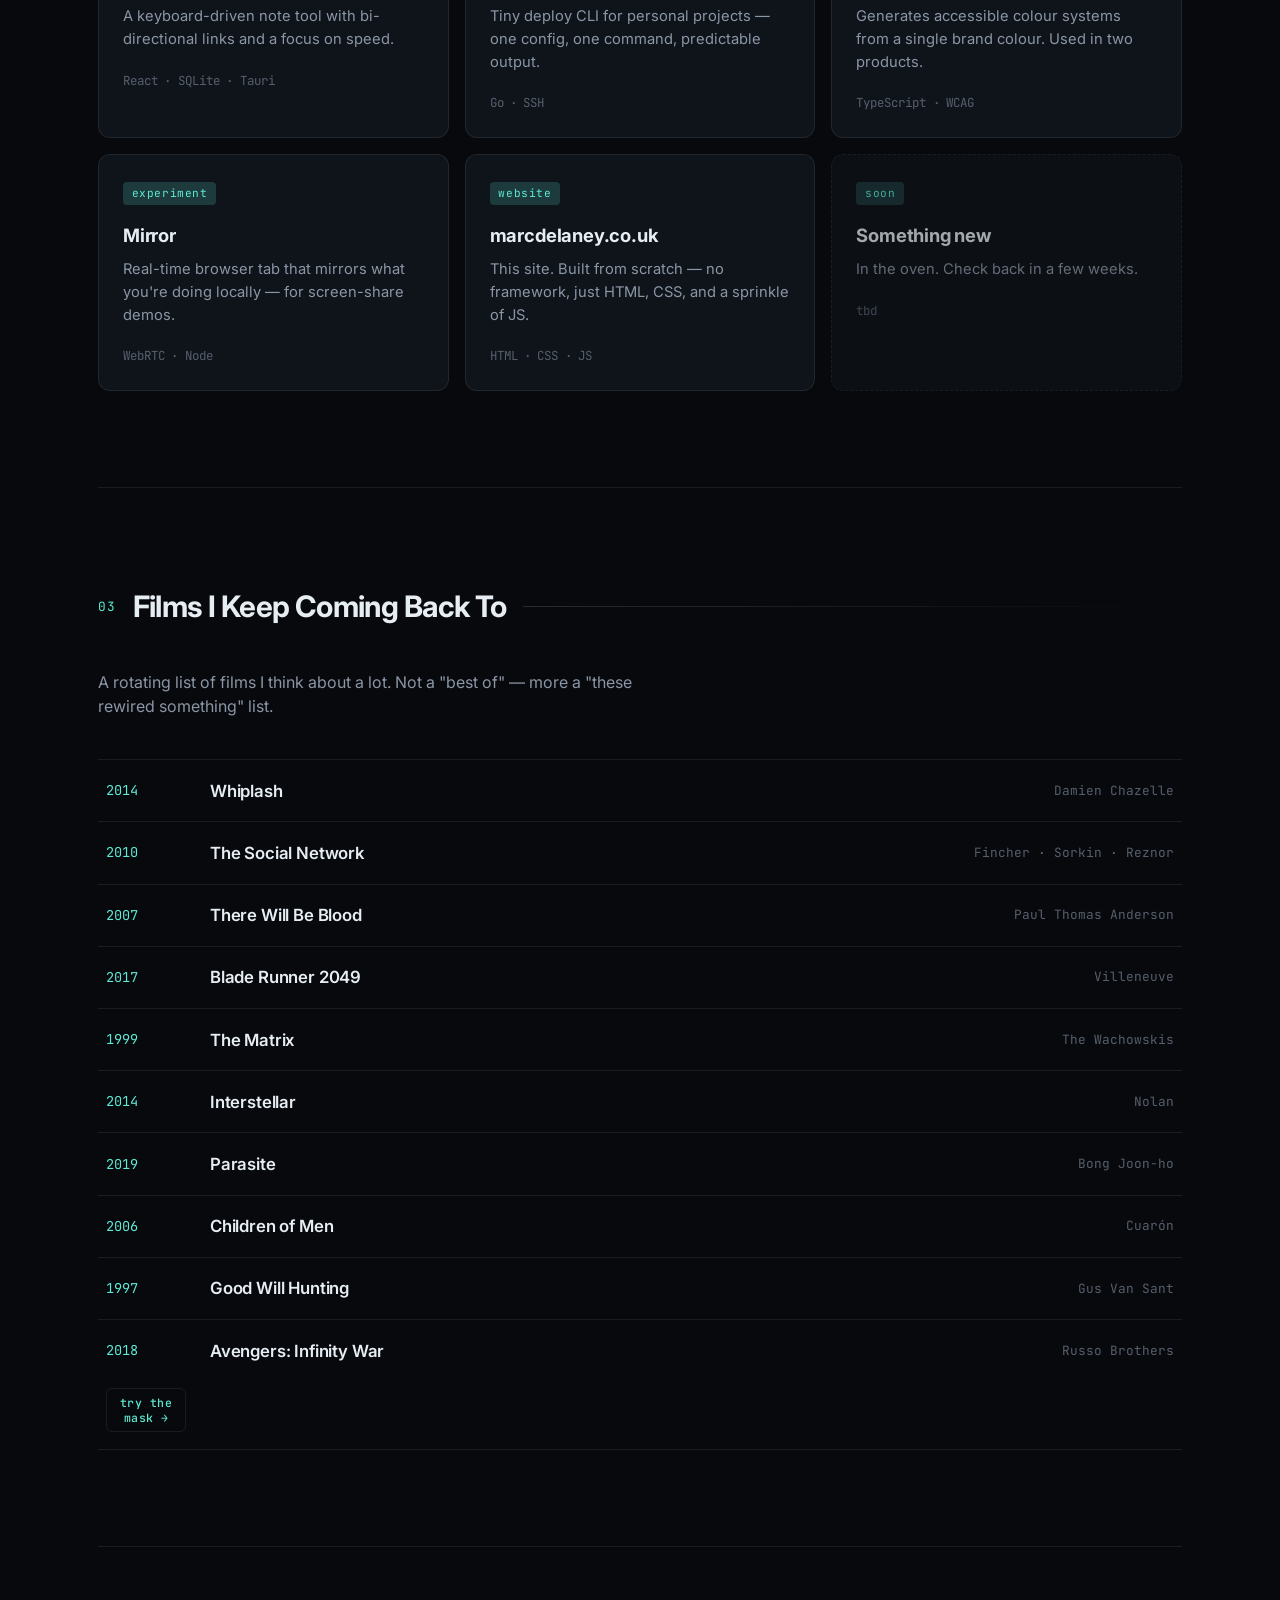
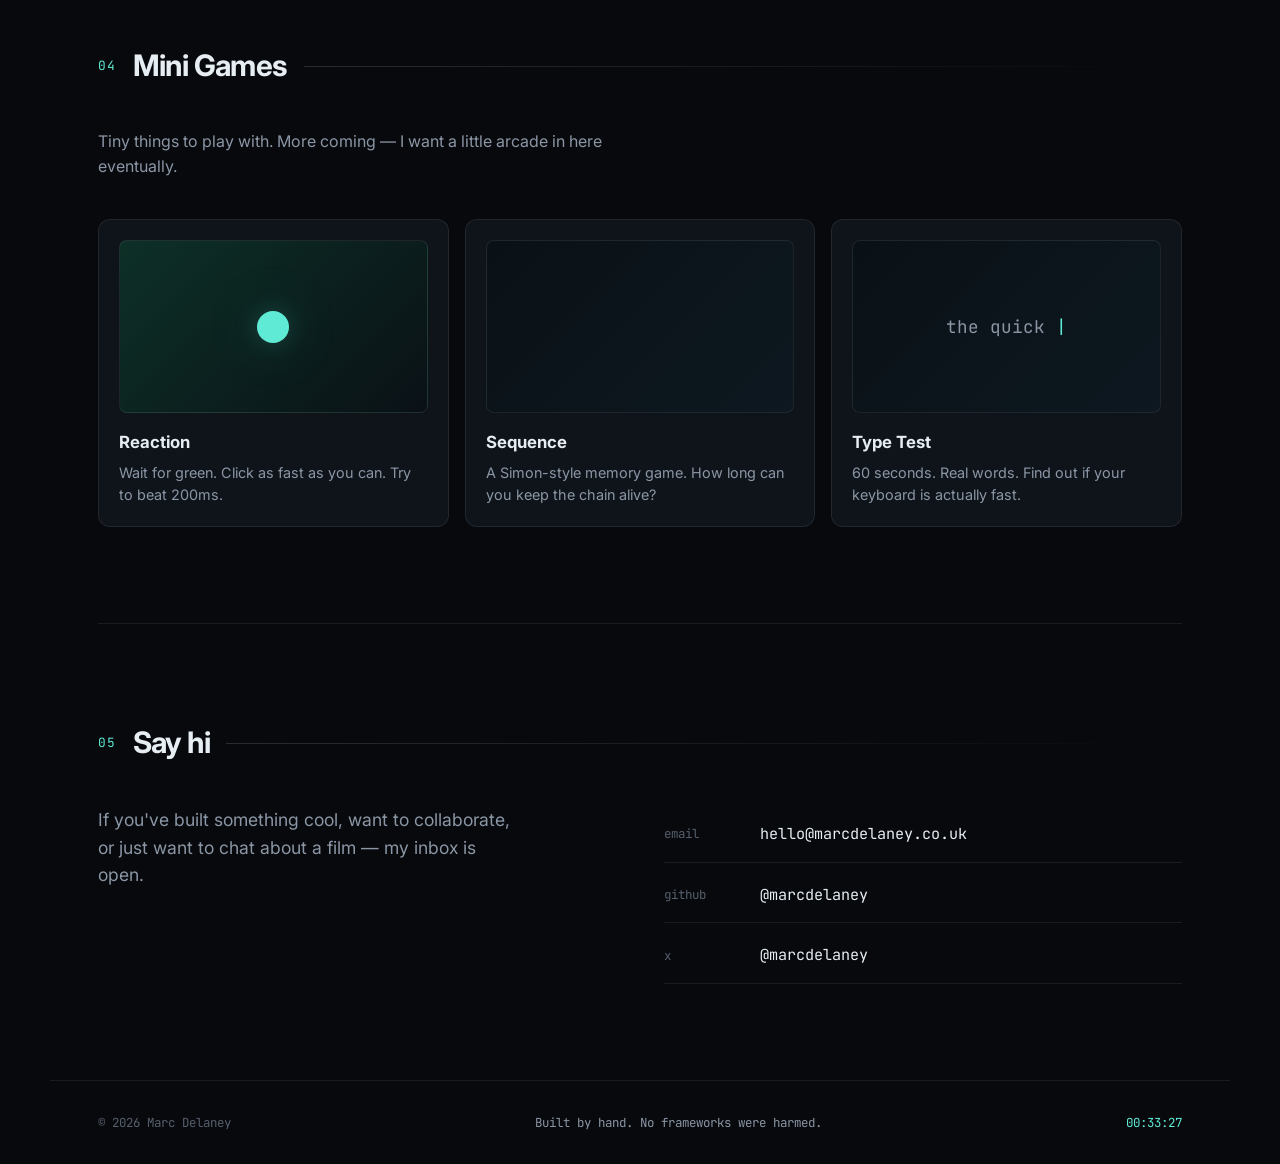
==== commit 6dc4174c: "Tap-to-play film effects on touch devices with auto-clear and a hint" ====
--- a/index.html
+++ b/index.html
@@ -168,6 +168,7 @@
         A rotating list of films I think about a lot. Not a "best of" — more a
         "these rewired something" list.
       </p>
+      <p class="films-hint">tap a film — there's something hidden in each.</p>
       <ul class="films-list">
         <li class="film-whiplash"><video class="whiplash-clip" src="images/whiplash-whiplash-2014.mp4" muted loop playsinline preload="metadata" aria-hidden="true"></video><span class="film-year">2014</span><span class="film-title">Whiplash</span><span class="film-note">Damien Chazelle</span></li>
         <li><span class="film-year">2010</span><span class="film-title">The Social Network</span><span class="film-note">Fincher · Sorkin · Reznor</span></li>
--- a/styles.css
+++ b/styles.css
@@ -643,6 +643,25 @@
   border-bottom: 1px solid var(--line);
   transition: background 0.2s ease, padding 0.2s ease;
   cursor: default;
+  user-select: none;
+  -webkit-user-select: none;
+  -webkit-touch-callout: none;
+}
+.films-hint { display: none; }
+@media (hover: none) {
+  .films-list li { cursor: pointer; }
+  .films-hint {
+    display: block;
+    font-family: var(--font-mono);
+    font-size: 0.78rem;
+    color: var(--text-dim);
+    margin: 0.5rem 0 1rem;
+    opacity: 0.75;
+  }
+  .films-hint::before {
+    content: '↳ ';
+    color: var(--accent);
+  }
 }
 .films-list li:hover {
   background: rgba(255, 255, 255, 0.02);
